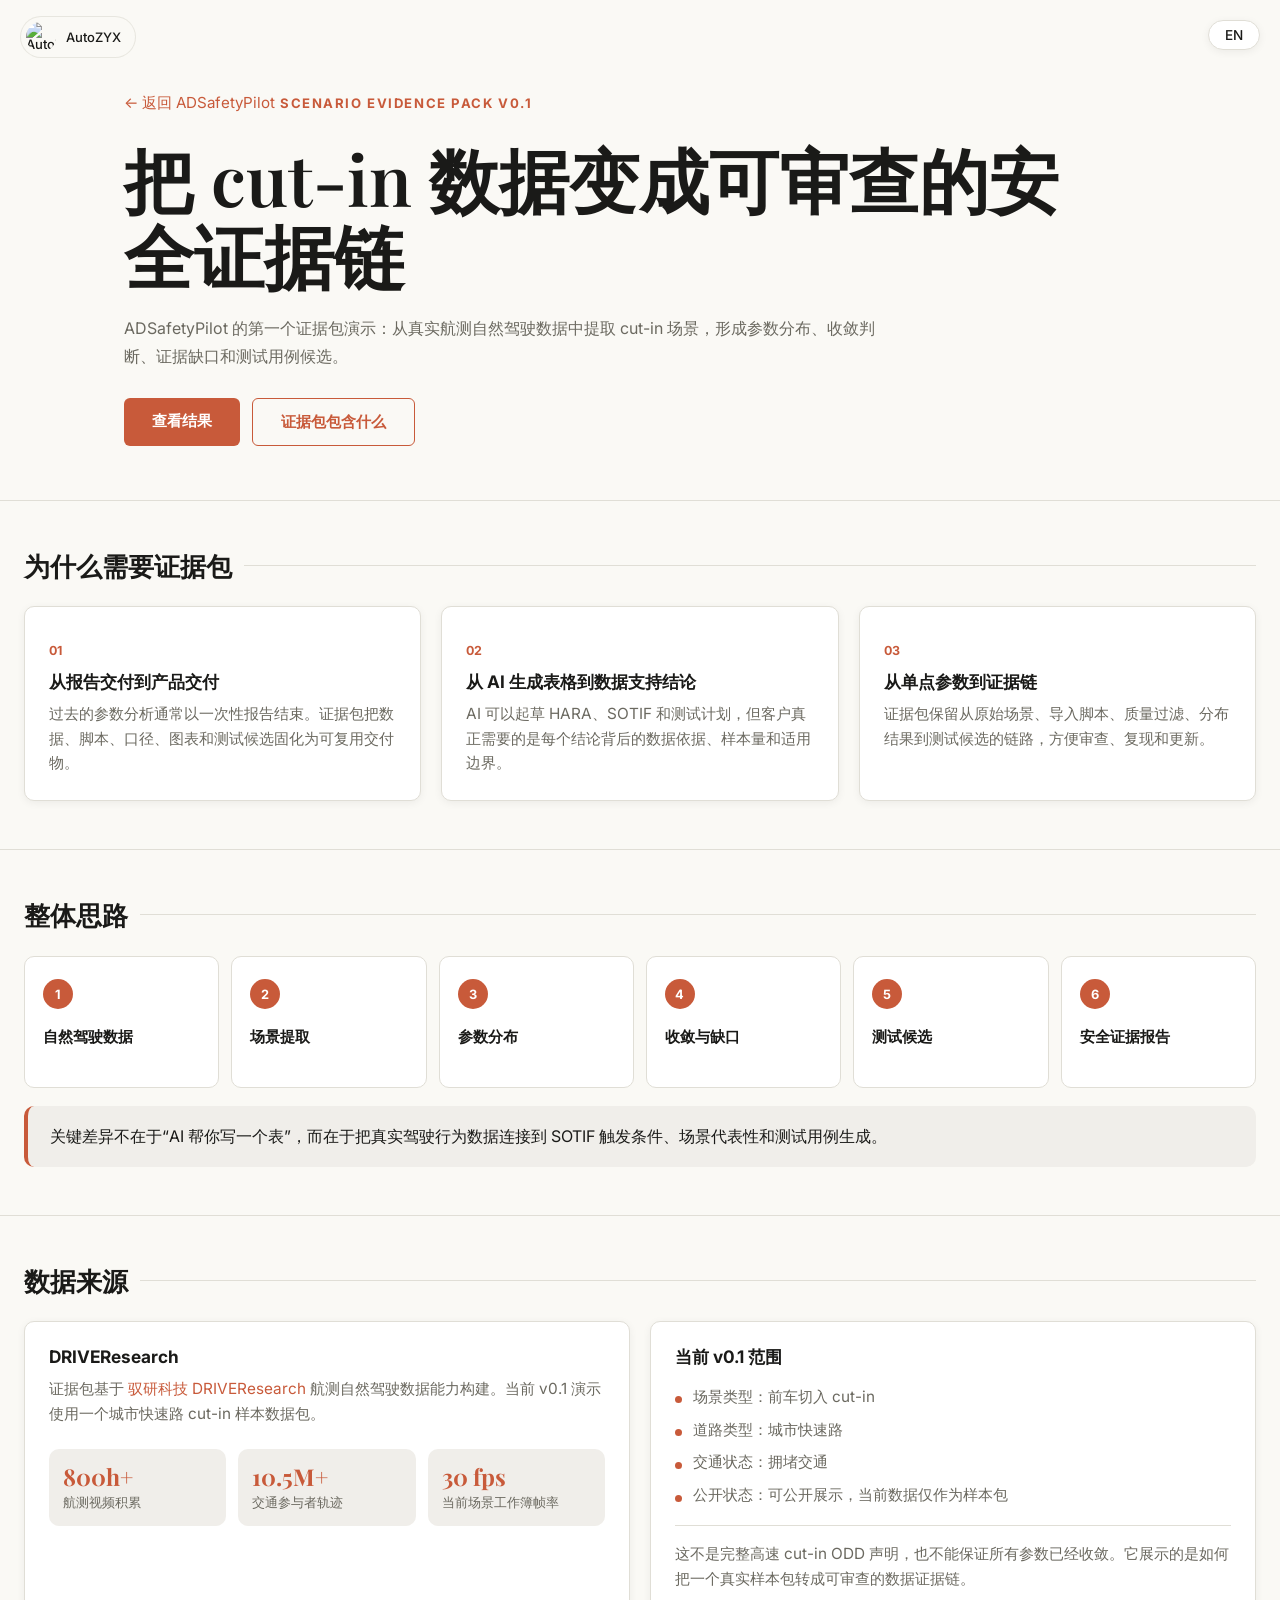
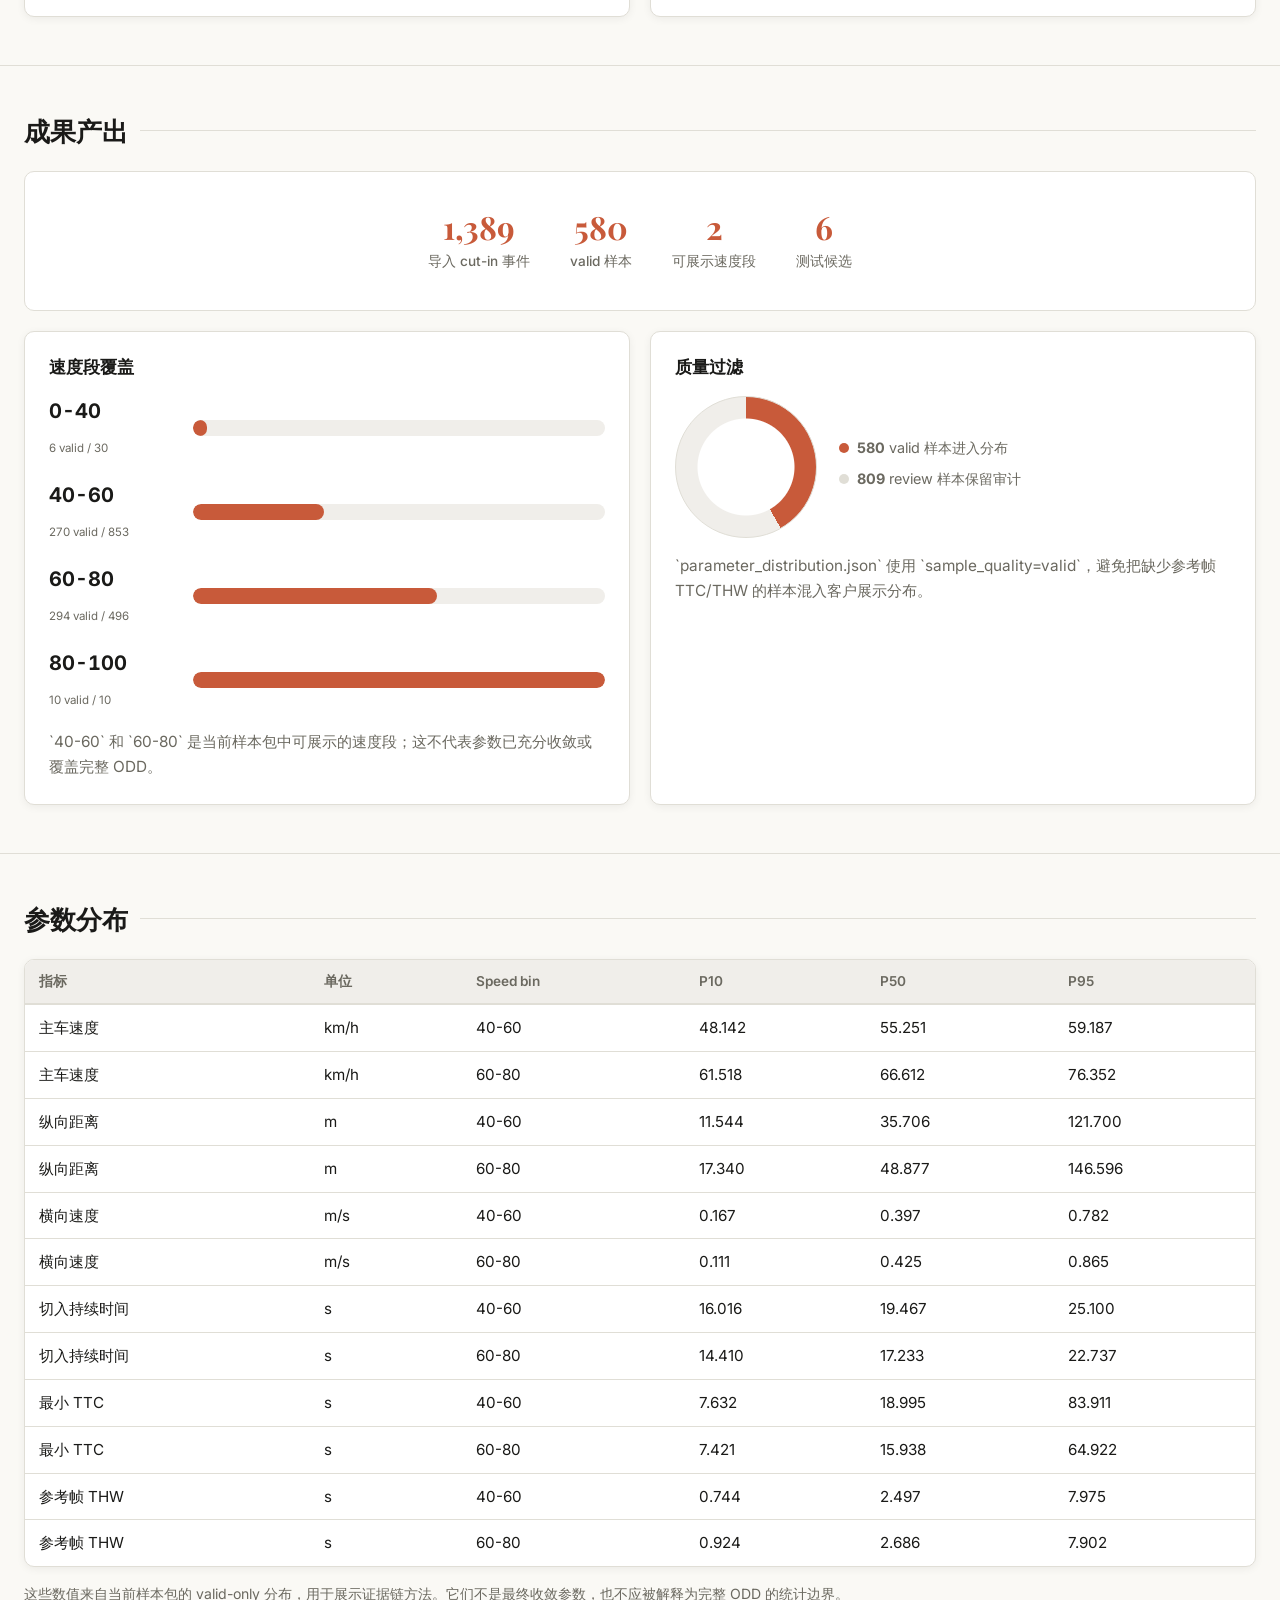
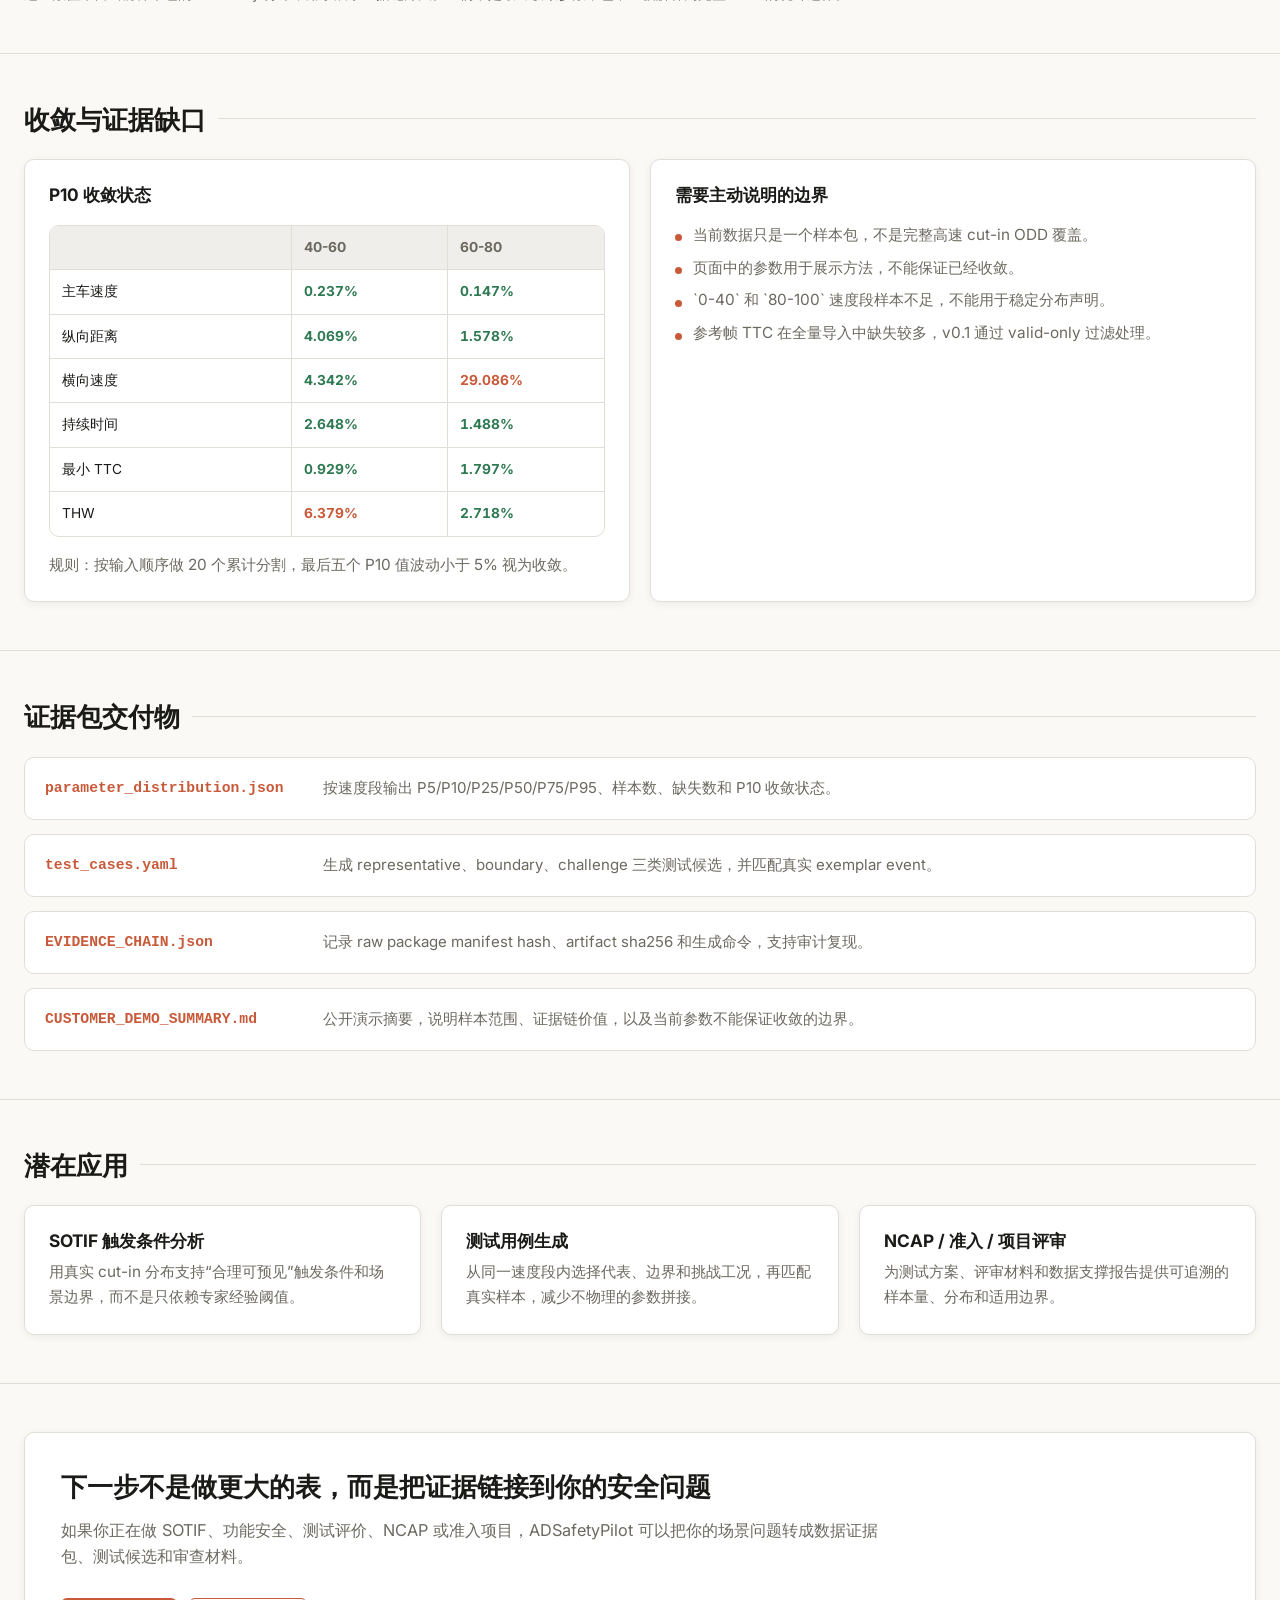
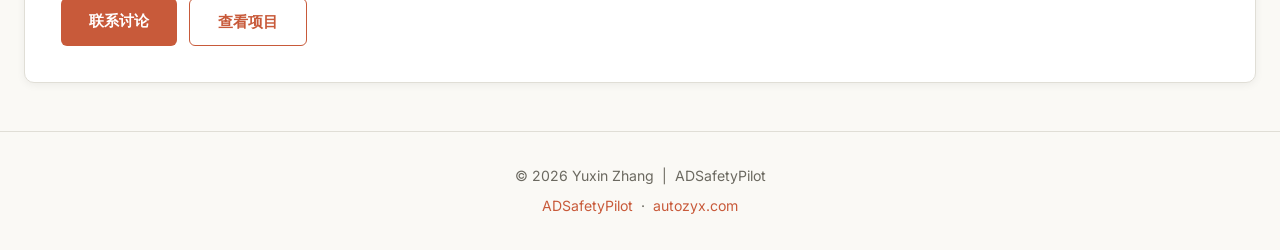
==== docs/evidence/cut-in-v01.html @ 0bad2258 "Add cut-in evidence pack demo" ====
<!DOCTYPE html>
<html lang="zh-CN">
<head>
  <meta charset="UTF-8">
  <meta name="viewport" content="width=device-width, initial-scale=1.0">
  <link rel="icon" href="https://autozyx.com/assets/favicon.png" type="image/png">
  <title>Cut-in Evidence Pack v0.1 — ADSafetyPilot</title>
  <meta name="description" content="A bilingual Scenario-to-Evidence demonstration for cut-in safety analysis, powered by DRIVEResearch naturalistic driving data.">
  <link rel="stylesheet" href="../assets/style.css">
</head>
<body>

<a href="https://autozyx.com" class="autozyx-brand" title="返回 AutoZYX 主页">
  <img src="https://autozyx.com/assets/avatar.png" alt="AutoZYX">
  <span>AutoZYX</span>
</a>

<button class="lang-toggle" onclick="toggleLang()" aria-label="Toggle language">
  <span class="cn">EN</span>
  <span class="en">中文</span>
</button>

<header class="evidence-hero">
  <div class="container evidence-hero-inner">
    <a class="nav-back" href="../index.html">
      <span class="cn">← 返回 ADSafetyPilot</span><span class="en">← Back to ADSafetyPilot</span>
    </a>
    <p class="evidence-kicker">
      <span class="cn">Scenario Evidence Pack v0.1</span>
      <span class="en">Scenario Evidence Pack v0.1</span>
    </p>
    <h1>
      <span class="cn">把 cut-in 数据变成可审查的安全证据链</span>
      <span class="en">Turning cut-in data into an auditable safety evidence chain</span>
    </h1>
    <p class="evidence-lead">
      <span class="cn">ADSafetyPilot 的第一个证据包演示：从真实航测自然驾驶数据中提取 cut-in 场景，形成参数分布、收敛判断、证据缺口和测试用例候选。</span>
      <span class="en">The first ADSafetyPilot evidence-pack demo: extracted cut-in events become parameter distributions, convergence checks, evidence gaps, and test-case candidates.</span>
    </p>
    <div class="evidence-actions">
      <a class="btn" href="#results">
        <span class="cn">查看结果</span><span class="en">View Results</span>
      </a>
      <a class="btn btn-outline" href="#deliverables">
        <span class="cn">证据包包含什么</span><span class="en">What Is Included</span>
      </a>
    </div>
  </div>
</header>

<main>
  <section>
    <div class="container">
      <h2 class="section-title">
        <span class="cn">为什么需要证据包</span>
        <span class="en">Why This Matters</span>
      </h2>
      <div class="evidence-grid evidence-grid-3">
        <article class="evidence-card">
          <span class="eyebrow">01</span>
          <h3><span class="cn">从报告交付到产品交付</span><span class="en">From reports to products</span></h3>
          <p><span class="cn">过去的参数分析通常以一次性报告结束。证据包把数据、脚本、口径、图表和测试候选固化为可复用交付物。</span><span class="en">Traditional parameter studies often end as one-off reports. An evidence pack turns data, scripts, definitions, charts, and test candidates into a reusable product artifact.</span></p>
        </article>
        <article class="evidence-card">
          <span class="eyebrow">02</span>
          <h3><span class="cn">从 AI 生成表格到数据支持结论</span><span class="en">From generated tables to data-backed claims</span></h3>
          <p><span class="cn">AI 可以起草 HARA、SOTIF 和测试计划，但客户真正需要的是每个结论背后的数据依据、样本量和适用边界。</span><span class="en">AI can draft HARA, SOTIF, and test plans, but customers need the data basis, sample size, and applicability boundary behind each claim.</span></p>
        </article>
        <article class="evidence-card">
          <span class="eyebrow">03</span>
          <h3><span class="cn">从单点参数到证据链</span><span class="en">From isolated values to evidence chains</span></h3>
          <p><span class="cn">证据包保留从原始场景、导入脚本、质量过滤、分布结果到测试候选的链路，方便审查、复现和更新。</span><span class="en">The pack preserves the chain from raw scenarios, importer, quality filter, distribution outputs, and test candidates, making review and reproduction practical.</span></p>
        </article>
      </div>
    </div>
  </section>

  <section>
    <div class="container">
      <h2 class="section-title">
        <span class="cn">整体思路</span>
        <span class="en">Evidence Flow</span>
      </h2>
      <div class="flow-strip" aria-label="Evidence flow">
        <div class="flow-step"><span>1</span><p><span class="cn">自然驾驶数据</span><span class="en">Naturalistic data</span></p></div>
        <div class="flow-step"><span>2</span><p><span class="cn">场景提取</span><span class="en">Scenario extraction</span></p></div>
        <div class="flow-step"><span>3</span><p><span class="cn">参数分布</span><span class="en">Parameter distributions</span></p></div>
        <div class="flow-step"><span>4</span><p><span class="cn">收敛与缺口</span><span class="en">Convergence and gaps</span></p></div>
        <div class="flow-step"><span>5</span><p><span class="cn">测试候选</span><span class="en">Test candidates</span></p></div>
        <div class="flow-step"><span>6</span><p><span class="cn">安全证据报告</span><span class="en">Evidence report</span></p></div>
      </div>
      <div class="evidence-note">
        <p><span class="cn">关键差异不在于“AI 帮你写一个表”，而在于把真实驾驶行为数据连接到 SOTIF 触发条件、场景代表性和测试用例生成。</span><span class="en">The differentiator is not an AI-generated form. It is the connection from real driving behavior to SOTIF triggering conditions, scenario representativeness, and test-case generation.</span></p>
      </div>
    </div>
  </section>

  <section id="data">
    <div class="container">
      <h2 class="section-title">
        <span class="cn">数据来源</span>
        <span class="en">Data Source</span>
      </h2>
      <div class="evidence-grid evidence-grid-2">
        <div class="evidence-panel">
          <h3>DRIVEResearch</h3>
          <p><span class="cn">证据包基于 <a href="https://www.driveresearch.tech/" target="_blank" rel="noopener">驭研科技 DRIVEResearch</a> 航测自然驾驶数据能力构建。当前 v0.1 演示使用一个城市快速路 cut-in 样本数据包。</span><span class="en">The pack is built on <a href="https://www.driveresearch.tech/" target="_blank" rel="noopener">DRIVEResearch</a> aerial naturalistic driving-data capabilities. This v0.1 demo uses one urban-expressway cut-in sample package.</span></p>
          <dl class="fact-list">
            <div><dt>800h+</dt><dd><span class="cn">航测视频积累</span><span class="en">aerial video corpus</span></dd></div>
            <div><dt>10.5M+</dt><dd><span class="cn">交通参与者轨迹</span><span class="en">road-user trajectories</span></dd></div>
            <div><dt>30 fps</dt><dd><span class="cn">当前场景工作簿帧率</span><span class="en">scenario workbook frame rate</span></dd></div>
          </dl>
        </div>
        <div class="evidence-panel">
          <h3><span class="cn">当前 v0.1 范围</span><span class="en">Current v0.1 Scope</span></h3>
          <ul class="scope-list">
            <li><span class="cn">场景类型：前车切入 cut-in</span><span class="en">Scenario type: cut-in</span></li>
            <li><span class="cn">道路类型：城市快速路</span><span class="en">Road type: urban expressway</span></li>
            <li><span class="cn">交通状态：拥堵交通</span><span class="en">Traffic state: congested traffic</span></li>
            <li><span class="cn">公开状态：可公开展示，当前数据仅作为样本包</span><span class="en">Publication status: public demo; current data is a sample package</span></li>
          </ul>
          <p class="limit-copy"><span class="cn">这不是完整高速 cut-in ODD 声明，也不能保证所有参数已经收敛。它展示的是如何把一个真实样本包转成可审查的数据证据链。</span><span class="en">This is not a full highway cut-in ODD claim and does not guarantee convergence for all parameters. It demonstrates how one real sample package can become an auditable data evidence chain.</span></p>
        </div>
      </div>
    </div>
  </section>

  <section id="results">
    <div class="container">
      <h2 class="section-title">
        <span class="cn">成果产出</span>
        <span class="en">Results</span>
      </h2>
      <div class="stats evidence-stats">
        <div class="stat">
          <span class="stat-number">1,389</span>
          <span class="stat-label"><span class="cn">导入 cut-in 事件</span><span class="en">Imported cut-in events</span></span>
        </div>
        <div class="stat">
          <span class="stat-number">580</span>
          <span class="stat-label"><span class="cn">valid 样本</span><span class="en">valid samples</span></span>
        </div>
        <div class="stat">
          <span class="stat-number">2</span>
          <span class="stat-label"><span class="cn">可展示速度段</span><span class="en">usable speed bins</span></span>
        </div>
        <div class="stat">
          <span class="stat-number">6</span>
          <span class="stat-label"><span class="cn">测试候选</span><span class="en">test candidates</span></span>
        </div>
      </div>

      <div class="evidence-grid evidence-grid-2 coverage-block">
        <div class="chart-card">
          <h3><span class="cn">速度段覆盖</span><span class="en">Speed-bin Coverage</span></h3>
          <div class="bar-row">
            <div class="bar-label"><span>0-40</span><small>6 valid / 30</small></div>
            <div class="bar-track"><span style="width:3.5%"></span></div>
          </div>
          <div class="bar-row">
            <div class="bar-label"><span>40-60</span><small>270 valid / 853</small></div>
            <div class="bar-track"><span style="width:31.7%"></span></div>
          </div>
          <div class="bar-row">
            <div class="bar-label"><span>60-80</span><small>294 valid / 496</small></div>
            <div class="bar-track"><span style="width:59.3%"></span></div>
          </div>
          <div class="bar-row">
            <div class="bar-label"><span>80-100</span><small>10 valid / 10</small></div>
            <div class="bar-track"><span style="width:100%"></span></div>
          </div>
          <p class="chart-caption"><span class="cn">`40-60` 和 `60-80` 是当前样本包中可展示的速度段；这不代表参数已充分收敛或覆盖完整 ODD。</span><span class="en">`40-60` and `60-80` are usable demonstration bins in this sample package; this does not mean the parameters are fully converged or cover the full ODD.</span></p>
        </div>

        <div class="chart-card">
          <h3><span class="cn">质量过滤</span><span class="en">Quality Filter</span></h3>
          <div class="donut-wrap">
            <div class="donut" role="img" aria-label="580 valid and 809 review rows"></div>
            <div class="donut-legend">
              <p><span class="legend-dot valid"></span><strong>580</strong> <span class="cn">valid 样本进入分布</span><span class="en">valid rows used</span></p>
              <p><span class="legend-dot review"></span><strong>809</strong> <span class="cn">review 样本保留审计</span><span class="en">review rows retained</span></p>
            </div>
          </div>
          <p class="chart-caption"><span class="cn">`parameter_distribution.json` 使用 `sample_quality=valid`，避免把缺少参考帧 TTC/THW 的样本混入客户展示分布。</span><span class="en">`parameter_distribution.json` uses `sample_quality=valid`, keeping review rows out of customer-facing distributions.</span></p>
        </div>
      </div>
    </div>
  </section>

  <section>
    <div class="container">
      <h2 class="section-title">
        <span class="cn">参数分布</span>
        <span class="en">Parameter Distributions</span>
      </h2>
      <div class="table-wrap">
        <table class="skill-table evidence-table">
          <thead>
            <tr>
              <th><span class="cn">指标</span><span class="en">Metric</span></th>
              <th><span class="cn">单位</span><span class="en">Unit</span></th>
              <th>Speed bin</th>
              <th>P10</th>
              <th>P50</th>
              <th>P95</th>
            </tr>
          </thead>
          <tbody>
            <tr><td><span class="cn">主车速度</span><span class="en">Ego speed</span></td><td>km/h</td><td>40-60</td><td>48.142</td><td>55.251</td><td>59.187</td></tr>
            <tr><td><span class="cn">主车速度</span><span class="en">Ego speed</span></td><td>km/h</td><td>60-80</td><td>61.518</td><td>66.612</td><td>76.352</td></tr>
            <tr><td><span class="cn">纵向距离</span><span class="en">Longitudinal gap</span></td><td>m</td><td>40-60</td><td>11.544</td><td>35.706</td><td>121.700</td></tr>
            <tr><td><span class="cn">纵向距离</span><span class="en">Longitudinal gap</span></td><td>m</td><td>60-80</td><td>17.340</td><td>48.877</td><td>146.596</td></tr>
            <tr><td><span class="cn">横向速度</span><span class="en">Lateral speed</span></td><td>m/s</td><td>40-60</td><td>0.167</td><td>0.397</td><td>0.782</td></tr>
            <tr><td><span class="cn">横向速度</span><span class="en">Lateral speed</span></td><td>m/s</td><td>60-80</td><td>0.111</td><td>0.425</td><td>0.865</td></tr>
            <tr><td><span class="cn">切入持续时间</span><span class="en">Cut-in duration</span></td><td>s</td><td>40-60</td><td>16.016</td><td>19.467</td><td>25.100</td></tr>
            <tr><td><span class="cn">切入持续时间</span><span class="en">Cut-in duration</span></td><td>s</td><td>60-80</td><td>14.410</td><td>17.233</td><td>22.737</td></tr>
            <tr><td><span class="cn">最小 TTC</span><span class="en">Minimum TTC</span></td><td>s</td><td>40-60</td><td>7.632</td><td>18.995</td><td>83.911</td></tr>
            <tr><td><span class="cn">最小 TTC</span><span class="en">Minimum TTC</span></td><td>s</td><td>60-80</td><td>7.421</td><td>15.938</td><td>64.922</td></tr>
            <tr><td><span class="cn">参考帧 THW</span><span class="en">Reference THW</span></td><td>s</td><td>40-60</td><td>0.744</td><td>2.497</td><td>7.975</td></tr>
            <tr><td><span class="cn">参考帧 THW</span><span class="en">Reference THW</span></td><td>s</td><td>60-80</td><td>0.924</td><td>2.686</td><td>7.902</td></tr>
          </tbody>
        </table>
      </div>
      <p class="table-note"><span class="cn">这些数值来自当前样本包的 valid-only 分布，用于展示证据链方法。它们不是最终收敛参数，也不应被解释为完整 ODD 的统计边界。</span><span class="en">Values come from the valid-only distribution of the current sample package. They demonstrate the evidence-chain method and should not be interpreted as final converged parameters or full-ODD statistical boundaries.</span></p>
    </div>
  </section>

  <section>
    <div class="container">
      <h2 class="section-title">
        <span class="cn">收敛与证据缺口</span>
        <span class="en">Convergence and Evidence Gaps</span>
      </h2>
      <div class="evidence-grid evidence-grid-2">
        <div class="chart-card">
          <h3><span class="cn">P10 收敛状态</span><span class="en">P10 Convergence Status</span></h3>
          <div class="matrix">
            <div class="matrix-head"></div><div class="matrix-head">40-60</div><div class="matrix-head">60-80</div>
            <div><span class="cn">主车速度</span><span class="en">Ego speed</span></div><div class="status-good">0.237%</div><div class="status-good">0.147%</div>
            <div><span class="cn">纵向距离</span><span class="en">Gap</span></div><div class="status-good">4.069%</div><div class="status-good">1.578%</div>
            <div><span class="cn">横向速度</span><span class="en">Lateral speed</span></div><div class="status-good">4.342%</div><div class="status-warn">29.086%</div>
            <div><span class="cn">持续时间</span><span class="en">Duration</span></div><div class="status-good">2.648%</div><div class="status-good">1.488%</div>
            <div><span class="cn">最小 TTC</span><span class="en">Minimum TTC</span></div><div class="status-good">0.929%</div><div class="status-good">1.797%</div>
            <div><span class="cn">THW</span><span class="en">THW</span></div><div class="status-warn">6.379%</div><div class="status-good">2.718%</div>
          </div>
          <p class="chart-caption"><span class="cn">规则：按输入顺序做 20 个累计分割，最后五个 P10 值波动小于 5% 视为收敛。</span><span class="en">Rule: 20 cumulative splits by input order; last-five P10 fluctuation below 5% is marked converged.</span></p>
        </div>
        <div class="chart-card">
          <h3><span class="cn">需要主动说明的边界</span><span class="en">Limits to State Upfront</span></h3>
          <ul class="gap-list">
            <li><span class="cn">当前数据只是一个样本包，不是完整高速 cut-in ODD 覆盖。</span><span class="en">The current data is one sample package, not full highway cut-in ODD coverage.</span></li>
            <li><span class="cn">页面中的参数用于展示方法，不能保证已经收敛。</span><span class="en">The parameters shown here demonstrate the method and are not guaranteed to be converged.</span></li>
            <li><span class="cn">`0-40` 和 `80-100` 速度段样本不足，不能用于稳定分布声明。</span><span class="en">`0-40` and `80-100` bins have insufficient samples for stable distribution claims.</span></li>
            <li><span class="cn">参考帧 TTC 在全量导入中缺失较多，v0.1 通过 valid-only 过滤处理。</span><span class="en">Reference-frame TTC has substantial missingness in the full import; v0.1 handles it through valid-only filtering.</span></li>
          </ul>
        </div>
      </div>
    </div>
  </section>

  <section id="deliverables">
    <div class="container">
      <h2 class="section-title">
        <span class="cn">证据包交付物</span>
        <span class="en">Evidence-Pack Deliverables</span>
      </h2>
      <div class="deliverable-list">
        <article class="deliverable">
          <strong>parameter_distribution.json</strong>
          <p><span class="cn">按速度段输出 P5/P10/P25/P50/P75/P95、样本数、缺失数和 P10 收敛状态。</span><span class="en">Percentiles, sample counts, missing counts, and P10 convergence status by speed bin.</span></p>
        </article>
        <article class="deliverable">
          <strong>test_cases.yaml</strong>
          <p><span class="cn">生成 representative、boundary、challenge 三类测试候选，并匹配真实 exemplar event。</span><span class="en">Representative, boundary, and challenge test candidates matched to real exemplar events.</span></p>
        </article>
        <article class="deliverable">
          <strong>EVIDENCE_CHAIN.json</strong>
          <p><span class="cn">记录 raw package manifest hash、artifact sha256 和生成命令，支持审计复现。</span><span class="en">Raw-package manifest hash, artifact SHA-256 values, and reproducibility commands.</span></p>
        </article>
        <article class="deliverable">
          <strong>CUSTOMER_DEMO_SUMMARY.md</strong>
          <p><span class="cn">公开演示摘要，说明样本范围、证据链价值，以及当前参数不能保证收敛的边界。</span><span class="en">A public demo summary covering sample scope, evidence-chain value, and the current parameter-convergence limits.</span></p>
        </article>
      </div>
    </div>
  </section>

  <section>
    <div class="container">
      <h2 class="section-title">
        <span class="cn">潜在应用</span>
        <span class="en">Where It Can Be Used</span>
      </h2>
      <div class="evidence-grid evidence-grid-3">
        <article class="evidence-card">
          <h3><span class="cn">SOTIF 触发条件分析</span><span class="en">SOTIF triggering conditions</span></h3>
          <p><span class="cn">用真实 cut-in 分布支持“合理可预见”触发条件和场景边界，而不是只依赖专家经验阈值。</span><span class="en">Use real cut-in distributions to support reasonably foreseeable triggering conditions and scenario boundaries.</span></p>
        </article>
        <article class="evidence-card">
          <h3><span class="cn">测试用例生成</span><span class="en">Test-case generation</span></h3>
          <p><span class="cn">从同一速度段内选择代表、边界和挑战工况，再匹配真实样本，减少不物理的参数拼接。</span><span class="en">Select representative, boundary, and challenge cases within the same speed bin, then match real exemplars.</span></p>
        </article>
        <article class="evidence-card">
          <h3><span class="cn">NCAP / 准入 / 项目评审</span><span class="en">NCAP, access, and reviews</span></h3>
          <p><span class="cn">为测试方案、评审材料和数据支撑报告提供可追溯的样本量、分布和适用边界。</span><span class="en">Provide traceable sample counts, distributions, and applicability boundaries for testing and assessment materials.</span></p>
        </article>
      </div>
    </div>
  </section>

  <section class="cta-section">
    <div class="container">
      <div class="cta-card">
        <h2><span class="cn">下一步不是做更大的表，而是把证据链接到你的安全问题</span><span class="en">The next step is not a bigger table. It is connecting evidence to your safety question.</span></h2>
        <p><span class="cn">如果你正在做 SOTIF、功能安全、测试评价、NCAP 或准入项目，ADSafetyPilot 可以把你的场景问题转成数据证据包、测试候选和审查材料。</span><span class="en">If you work on SOTIF, functional safety, testing, NCAP, or access projects, ADSafetyPilot can translate scenario questions into evidence packs, test candidates, and review-ready material.</span></p>
        <div class="evidence-actions">
          <a class="btn" href="mailto:yuxin.zhang@autozyx.com">
            <span class="cn">联系讨论</span><span class="en">Start a Discussion</span>
          </a>
          <a class="btn btn-outline" href="https://github.com/AutoZYX/ADSafetyPilot" target="_blank" rel="noopener">
            <span class="cn">查看项目</span><span class="en">View Project</span>
          </a>
        </div>
      </div>
    </div>
  </section>
</main>

<footer>
  <div class="container">
    <p>&copy; 2026 Yuxin Zhang &nbsp;|&nbsp; ADSafetyPilot</p>
    <p style="margin-top: 6px;">
      <a href="../index.html">ADSafetyPilot</a>
      &nbsp;&middot;&nbsp;
      <a href="https://autozyx.com" target="_blank" rel="noopener">autozyx.com</a>
    </p>
  </div>
</footer>

<script>
(function() {
  var KEY = 'asplang';
  var saved = localStorage.getItem(KEY);
  if (saved === 'en') {
    document.body.classList.add('E');
  }
})();

function toggleLang() {
  var KEY = 'asplang';
  document.body.classList.toggle('E');
  var isEn = document.body.classList.contains('E');
  localStorage.setItem(KEY, isEn ? 'en' : 'cn');
}
</script>

</body>
</html>
---- docs/assets/style.css ----
/* === Co4Pilot — Project CSS === */
/* Base: autozyx.com shared styles + Co4Pilot-specific components */

@import url('https://fonts.googleapis.com/css2?family=Inter:wght@400;500;600;700&family=Playfair+Display:wght@400;600;700&display=swap');

/* --- Variables --- */
:root {
  --bg: #faf9f5;
  --text: #1a1a18;
  --accent: #c85a3a;
  --accent-light: #e8a08c;
  --border: #e0ded6;
  --card-bg: #ffffff;
  --card-shadow: 0 2px 8px rgba(0, 0, 0, 0.06);
  --muted: #6b6960;
  --badge-bg: #f0eeea;
  --radius: 10px;
  --max-width: 1320px;
}

/* --- Reset & Base --- */
*,
*::before,
*::after {
  margin: 0;
  padding: 0;
  box-sizing: border-box;
}

html {
  font-size: 16px;
  scroll-behavior: smooth;
}

body {
  font-family: 'Inter', -apple-system, BlinkMacSystemFont, 'Segoe UI', sans-serif;
  font-size: 1.25rem;
  line-height: 1.7;
  color: var(--text);
  background: var(--bg);
  -webkit-font-smoothing: antialiased;
}

h1, h2, h3, h4 {
  font-family: 'Playfair Display', Georgia, serif;
  font-weight: 600;
  line-height: 1.3;
}

h1 { font-size: 2.2rem; }
h2 { font-size: 1.6rem; margin-bottom: 0.8rem; }
h3 { font-size: 1.3rem; margin-bottom: 0.5rem; }

a {
  color: var(--accent);
  text-decoration: none;
  transition: opacity 0.2s;
}

a:hover {
  opacity: 0.75;
}

img {
  max-width: 100%;
  height: auto;
}

ul {
  list-style: none;
}

/* --- Bilingual Toggle --- */
.en { display: none; }
.cn { display: inline; }

body.E .cn { display: none; }
body.E .en { display: inline; }

.en-block { display: none; }
.cn-block { display: block; }

body.E .cn-block { display: none; }
body.E .en-block { display: block; }

.en-flex { display: none; }
.cn-flex { display: flex; }

body.E .cn-flex { display: none; }
body.E .en-flex { display: flex; }

.en-grid { display: none; }
.cn-grid { display: grid; }

body.E .cn-grid { display: none; }
body.E .en-grid { display: grid; }

/* --- Language Toggle Button --- */
.lang-toggle {
  position: fixed;
  top: 20px;
  right: 20px;
  z-index: 100;
  background: var(--card-bg);
  border: 1px solid var(--border);
  border-radius: 20px;
  padding: 6px 16px;
  font-size: 0.85rem;
  font-family: 'Inter', sans-serif;
  font-weight: 500;
  color: var(--text);
  cursor: pointer;
  box-shadow: var(--card-shadow);
  transition: background 0.2s, box-shadow 0.2s;
}

.lang-toggle:hover {
  background: var(--badge-bg);
  box-shadow: 0 2px 12px rgba(0, 0, 0, 0.1);
}

/* --- Layout --- */
.container {
  max-width: var(--max-width);
  margin: 0 auto;
  padding: 0 24px;
}

section {
  padding: 48px 0;
  border-bottom: 1px solid var(--border);
}

section:last-of-type {
  border-bottom: none;
}

/* --- Hero / Header --- */
.hero {
  text-align: center;
  padding: 72px 0 48px;
}

.avatar {
  width: 120px;
  height: 120px;
  border-radius: 50%;
  object-fit: cover;
  border: 3px solid var(--border);
  margin-bottom: 20px;
}

.hero h1 {
  font-family: 'Playfair Display', Georgia, serif;
  font-size: 8vw;
  font-weight: 800;
  letter-spacing: 0.08em;
  color: var(--accent);
  line-height: 1;
  margin-bottom: 18px;
}

.tagline {
  color: var(--muted);
  font-size: 1.05rem;
  line-height: 1.6;
  max-width: 900px;
  margin: 0 auto;
}

/* --- Card Grid --- */
.card-grid {
  display: grid;
  grid-template-columns: repeat(2, 1fr);
  gap: 20px;
}

.card {
  background: var(--card-bg);
  border: 1px solid var(--border);
  border-radius: var(--radius);
  padding: 24px;
  box-shadow: var(--card-shadow);
  transition: box-shadow 0.2s, transform 0.2s;
}

.card:hover {
  box-shadow: 0 4px 16px rgba(0, 0, 0, 0.09);
  transform: translateY(-2px);
}

.card .emoji {
  font-size: 1.6rem;
  margin-bottom: 8px;
  display: block;
}

.card h3 {
  font-family: 'Inter', sans-serif;
  font-weight: 600;
  font-size: 1.05rem;
  margin-bottom: 6px;
}

.card p {
  color: var(--muted);
  font-size: 0.95rem;
  line-height: 1.5;
}

.card a.card-link {
  display: inline-block;
  margin-top: 10px;
  font-size: 0.9rem;
  font-weight: 500;
  color: var(--accent);
}

/* --- Badge --- */
.badge {
  display: inline-block;
  background: var(--badge-bg);
  color: var(--muted);
  font-size: 0.78rem;
  font-weight: 600;
  padding: 3px 10px;
  border-radius: 12px;
  margin-left: 8px;
  vertical-align: middle;
  letter-spacing: 0.02em;
}

.badge.accent {
  background: var(--accent);
  color: #fff;
}

/* --- Research Interests --- */
.research-list {
  padding-left: 0;
}

.research-list li {
  position: relative;
  padding-left: 20px;
  margin-bottom: 10px;
  font-size: 1.05rem;
}

.research-list li::before {
  content: "";
  position: absolute;
  left: 0;
  top: 10px;
  width: 8px;
  height: 8px;
  border-radius: 50%;
  background: var(--accent);
}

/* --- Projects --- */
.project-grid {
  display: grid;
  grid-template-columns: repeat(3, 1fr);
  gap: 20px;
}

.project-card {
  background: var(--card-bg);
  border: 1px solid var(--border);
  border-radius: var(--radius);
  padding: 24px;
  box-shadow: var(--card-shadow);
}

.project-card h3 {
  font-family: 'Playfair Display', Georgia, serif;
  font-size: 1.25rem;
  margin-bottom: 8px;
}

.project-card p {
  color: var(--muted);
  font-size: 0.95rem;
  margin-bottom: 10px;
}

/* --- Links Row --- */
.links-row {
  display: flex;
  flex-wrap: wrap;
  justify-content: center;
  gap: 16px;
  padding: 32px 0;
}

.link-item {
  display: inline-flex;
  align-items: center;
  gap: 6px;
  background: var(--card-bg);
  border: 1px solid var(--border);
  border-radius: 20px;
  padding: 8px 18px;
  font-size: 0.9rem;
  font-weight: 500;
  color: var(--text);
  transition: background 0.2s;
}

.link-item:hover {
  background: var(--badge-bg);
}

.link-item svg {
  width: 18px;
  height: 18px;
  flex-shrink: 0;
}

/* --- Lab Intro Section --- */
.lab-intro {
  background: var(--card-bg);
  border: 1px solid var(--border);
  border-radius: var(--radius);
  padding: 32px;
  text-align: center;
  box-shadow: var(--card-shadow);
}

.lab-intro p {
  color: var(--muted);
  margin-bottom: 16px;
  max-width: 640px;
  margin-left: auto;
  margin-right: auto;
}

/* --- Buttons --- */
.btn {
  display: inline-block;
  background: var(--accent);
  color: #fff;
  padding: 10px 28px;
  border-radius: 6px;
  font-size: 0.95rem;
  font-weight: 600;
  border: none;
  cursor: pointer;
  transition: opacity 0.2s;
}

.btn:hover {
  opacity: 0.85;
  color: #fff;
}

.btn-outline {
  background: transparent;
  color: var(--accent);
  border: 1.5px solid var(--accent);
}

.btn-outline:hover {
  background: var(--accent);
  color: #fff;
}

/* --- Footer --- */
footer {
  padding: 32px 0;
  text-align: center;
  color: var(--muted);
  font-size: 0.88rem;
  border-top: 1px solid var(--border);
}

/* --- Lab Page Specifics --- */
.lab-header {
  text-align: center;
  padding: 64px 0 40px;
  border-bottom: 1px solid var(--border);
}

.lab-header h1 {
  margin-bottom: 8px;
}

.lab-header .subtitle {
  color: var(--muted);
  font-size: 1.05rem;
}

.nav-back {
  display: inline-flex;
  align-items: center;
  gap: 4px;
  margin-bottom: 24px;
  font-size: 0.95rem;
  color: var(--accent);
}

/* --- Research Pillars Grid --- */
.pillar-grid {
  display: grid;
  grid-template-columns: repeat(2, 1fr);
  gap: 20px;
}

.pillar {
  background: var(--card-bg);
  border: 1px solid var(--border);
  border-radius: var(--radius);
  padding: 24px;
}

.pillar .number {
  display: inline-block;
  width: 32px;
  height: 32px;
  line-height: 32px;
  text-align: center;
  background: var(--accent);
  color: #fff;
  border-radius: 50%;
  font-weight: 700;
  font-size: 0.85rem;
  margin-bottom: 12px;
}

/* --- Publications --- */
.pub-list {
  list-style: none;
  padding: 0;
}

.pub-list li {
  padding: 16px 0;
  border-bottom: 1px solid var(--border);
  font-size: 1rem;
}

.pub-list li:last-child {
  border-bottom: none;
}

.pub-year {
  display: inline-block;
  background: var(--badge-bg);
  padding: 2px 8px;
  border-radius: 4px;
  font-size: 0.82rem;
  font-weight: 600;
  color: var(--muted);
  margin-right: 8px;
}

/* --- Collaborations --- */
.collab-list {
  display: flex;
  flex-wrap: wrap;
  gap: 12px;
}

.collab-tag {
  background: var(--badge-bg);
  border: 1px solid var(--border);
  border-radius: 20px;
  padding: 6px 16px;
  font-size: 0.9rem;
  color: var(--text);
}

/* --- Section Title --- */
.section-title {
  display: flex;
  align-items: center;
  gap: 12px;
  margin-bottom: 24px;
}

.section-title::after {
  content: "";
  flex: 1;
  height: 1px;
  background: var(--border);
}

/* --- About Paragraphs --- */
.about-text p {
  margin-bottom: 16px;
  line-height: 1.8;
}

/* --- People --- */
.people-section .pi {
  display: flex;
  gap: 24px;
  align-items: flex-start;
  margin-bottom: 24px;
}

.people-section .pi img {
  width: 80px;
  height: 80px;
  border-radius: 50%;
  object-fit: cover;
  border: 2px solid var(--border);
  flex-shrink: 0;
}

.placeholder-note {
  background: var(--badge-bg);
  border-radius: var(--radius);
  padding: 20px 24px;
  color: var(--muted);
  font-style: italic;
  text-align: center;
}

/* =========================================
   Co4Pilot — Project-Specific Styles
   ========================================= */

/* --- Stats Bar --- */
.stats {
  display: flex;
  justify-content: center;
  gap: 40px;
  padding: 36px 0;
  border-bottom: 1px solid var(--border);
}

.stat {
  text-align: center;
}

.stat-number {
  display: block;
  font-family: 'Playfair Display', Georgia, serif;
  font-size: 2rem;
  font-weight: 700;
  color: var(--accent);
  line-height: 1.2;
}

.stat-label {
  display: block;
  font-size: 0.85rem;
  color: var(--muted);
  font-weight: 500;
  margin-top: 4px;
}

/* --- 4P Pillars Grid --- */
.pillars {
  display: grid;
  grid-template-columns: repeat(4, 1fr);
  gap: 20px;
}

.pillar-card {
  background: var(--card-bg);
  border: 1px solid var(--border);
  border-left: 4px solid var(--accent);
  border-radius: var(--radius);
  padding: 24px;
  box-shadow: var(--card-shadow);
  transition: box-shadow 0.2s, transform 0.2s;
}

.pillar-card:hover {
  box-shadow: 0 4px 16px rgba(0, 0, 0, 0.09);
  transform: translateY(-2px);
}

.pillar-card .pillar-icon {
  font-size: 2rem;
  margin-bottom: 10px;
  display: block;
}

.pillar-card h3 {
  font-family: 'Playfair Display', Georgia, serif;
  font-size: 1.25rem;
  margin-bottom: 4px;
}

.pillar-card .pillar-count {
  display: inline-block;
  background: var(--accent);
  color: #fff;
  font-size: 0.75rem;
  font-weight: 700;
  padding: 2px 10px;
  border-radius: 10px;
  margin-bottom: 10px;
}

.pillar-card p {
  color: var(--muted);
  font-size: 0.9rem;
  line-height: 1.5;
}

/* --- Skill Table --- */
.skill-table {
  width: 100%;
  border-collapse: collapse;
  font-size: 0.95rem;
  margin-top: 16px;
}

.skill-table thead th {
  background: var(--badge-bg);
  text-align: left;
  padding: 10px 14px;
  font-weight: 600;
  font-size: 0.85rem;
  color: var(--muted);
  border-bottom: 2px solid var(--border);
}

.skill-table tbody td {
  padding: 10px 14px;
  border-bottom: 1px solid var(--border);
  vertical-align: top;
}

.skill-table tbody tr:last-child td {
  border-bottom: none;
}

.skill-table tbody tr:hover {
  background: var(--badge-bg);
}

.skill-table .category-cell {
  font-weight: 600;
  color: var(--text);
  white-space: nowrap;
}

.skill-table .count-cell {
  text-align: center;
  font-weight: 600;
  color: var(--accent);
}

/* --- Code Block --- */
.code-block {
  background: #1e1e1e;
  color: #d4d4d4;
  border-radius: var(--radius);
  padding: 24px;
  overflow-x: auto;
  font-family: 'SF Mono', 'Fira Code', 'Consolas', monospace;
  font-size: 0.82rem;
  line-height: 1.6;
  box-shadow: var(--card-shadow);
}

.code-block pre {
  margin: 0;
  white-space: pre;
  overflow-x: auto;
}

.code-block code {
  font-family: inherit;
}

.code-block .dir {
  color: #569cd6;
}

.code-block .file {
  color: #d4d4d4;
}

.code-block .comment {
  color: #6a9955;
}

/* --- Domain Extension Card --- */
.domain-card {
  background: var(--card-bg);
  border: 1px solid var(--border);
  border-left: 4px solid var(--accent-light);
  border-radius: var(--radius);
  padding: 24px;
  box-shadow: var(--card-shadow);
}

.domain-card h3 {
  font-family: 'Inter', sans-serif;
  font-weight: 600;
  font-size: 1.05rem;
  margin-bottom: 8px;
}

.domain-card p {
  color: var(--muted);
  font-size: 0.95rem;
  line-height: 1.5;
}

/* --- Hero Buttons --- */
.hero-buttons {
  display: flex;
  justify-content: center;
  gap: 12px;
  margin-top: 24px;
}

/* --- Responsive --- */
@media (max-width: 900px) {
  .pillars {
    grid-template-columns: repeat(2, 1fr);
  }
}

@media (max-width: 768px) {
  h1 { font-size: 1.7rem; }
  h2 { font-size: 1.35rem; }

  .hero { padding: 56px 0 36px; }

  .card-grid,
  .pillar-grid {
    grid-template-columns: 1fr;
  }

  .project-grid {
    grid-template-columns: 1fr;
  }

  .links-row {
    gap: 10px;
  }

  .people-section .pi {
    flex-direction: column;
    align-items: center;
    text-align: center;
  }

  .lang-toggle {
    top: 12px;
    right: 12px;
    padding: 5px 12px;
    font-size: 0.8rem;
  }

  .container {
    padding: 0 16px;
  }

  section {
    padding: 36px 0;
  }

  .stats {
    gap: 20px;
    flex-wrap: wrap;
  }

  .stat-number {
    font-size: 1.6rem;
  }

  .hero-buttons {
    flex-direction: column;
    align-items: center;
  }
}

@media (max-width: 480px) {
  html { font-size: 15px; }
  h1 { font-size: 1.5rem; }

  .avatar {
    width: 96px;
    height: 96px;
  }

  .card { padding: 18px; }
  .project-card { padding: 18px; }

  .pillars {
    grid-template-columns: 1fr;
  }

  .stats {
    gap: 16px;
  }

  .stat-number {
    font-size: 1.4rem;
  }

  .pillar-card {
    padding: 18px;
  }

  .code-block {
    padding: 16px;
    font-size: 0.75rem;
  }
}

/* AutoZYX brand strip — 跨站统一 */
.autozyx-brand{position:fixed;top:16px;left:20px;display:flex;align-items:center;gap:10px;padding:5px 14px 5px 5px;background:rgba(250,249,245,0.92);backdrop-filter:blur(10px);-webkit-backdrop-filter:blur(10px);border:1px solid rgba(224,222,214,0.7);border-radius:28px;text-decoration:none;color:var(--text,#1a1a18);font:500 13px/1 'Inter',-apple-system,sans-serif;z-index:100;transition:border-color .15s,transform .15s}
.autozyx-brand:hover{border-color:#8a8a80;text-decoration:none;transform:translateY(-1px)}
.autozyx-brand img{width:30px;height:30px;border-radius:50%;object-fit:cover;display:block}
@media (max-width:768px){.autozyx-brand{left:14px}.autozyx-brand span{display:none}}

/* --- Scenario Evidence Pack Page --- */
.evidence-hero {
  padding: 84px 0 54px;
  border-bottom: 1px solid var(--border);
}

.evidence-hero-inner {
  max-width: 1080px;
}

.evidence-kicker {
  display: inline-block;
  color: var(--accent);
  font-size: 0.82rem;
  font-weight: 700;
  letter-spacing: 0.12em;
  text-transform: uppercase;
  margin-bottom: 16px;
}

.evidence-hero h1 {
  max-width: 960px;
  font-size: clamp(2.25rem, 5.5vw, 4.9rem);
  line-height: 1.08;
  color: var(--text);
  margin-bottom: 22px;
  overflow-wrap: anywhere;
  word-break: break-word;
}

.evidence-lead {
  max-width: 780px;
  color: var(--muted);
  font-size: clamp(1rem, 1.2vw, 1.2rem);
  line-height: 1.75;
  overflow-wrap: anywhere;
}

.evidence-actions {
  display: flex;
  flex-wrap: wrap;
  gap: 12px;
  margin-top: 28px;
}

.evidence-grid {
  display: grid;
  gap: 20px;
}

.evidence-grid-2 {
  grid-template-columns: repeat(2, minmax(0, 1fr));
}

.evidence-grid-3 {
  grid-template-columns: repeat(3, minmax(0, 1fr));
}

.evidence-card,
.evidence-panel,
.chart-card,
.cta-card {
  background: var(--card-bg);
  border: 1px solid var(--border);
  border-radius: var(--radius);
  box-shadow: var(--card-shadow);
}

.evidence-card,
.evidence-panel,
.chart-card {
  padding: 24px;
}

.evidence-card .eyebrow {
  display: inline-block;
  color: var(--accent);
  font-size: 0.78rem;
  font-weight: 700;
  margin-bottom: 10px;
}

.evidence-card h3,
.evidence-panel h3,
.chart-card h3 {
  font-family: 'Inter', sans-serif;
  font-size: 1.08rem;
  font-weight: 700;
}

.evidence-card p,
.evidence-panel p,
.chart-card p {
  color: var(--muted);
  font-size: 0.96rem;
  line-height: 1.62;
}

.flow-strip {
  display: grid;
  grid-template-columns: repeat(6, minmax(0, 1fr));
  gap: 12px;
}

.flow-step {
  min-height: 132px;
  background: var(--card-bg);
  border: 1px solid var(--border);
  border-radius: var(--radius);
  padding: 18px;
  position: relative;
}

.flow-step > span:first-child {
  display: inline-flex;
  align-items: center;
  justify-content: center;
  width: 30px;
  height: 30px;
  border-radius: 50%;
  background: var(--accent);
  color: #fff;
  font-size: 0.8rem;
  font-weight: 700;
  margin-bottom: 18px;
}

.flow-step p {
  color: var(--text);
  font-size: 0.94rem;
  font-weight: 600;
  line-height: 1.35;
}

.evidence-note {
  margin-top: 18px;
  padding: 18px 22px;
  border-left: 4px solid var(--accent);
  background: var(--badge-bg);
  border-radius: var(--radius);
}

.evidence-note p {
  color: var(--text);
  font-size: 1rem;
  line-height: 1.6;
}

.fact-list {
  display: grid;
  grid-template-columns: repeat(3, minmax(0, 1fr));
  gap: 12px;
  margin-top: 22px;
}

.fact-list div {
  background: var(--badge-bg);
  border-radius: var(--radius);
  padding: 14px;
}

.fact-list dt {
  color: var(--accent);
  font-family: 'Playfair Display', Georgia, serif;
  font-size: 1.45rem;
  font-weight: 700;
  line-height: 1.2;
}

.fact-list dd {
  color: var(--muted);
  font-size: 0.82rem;
  line-height: 1.35;
  margin-top: 4px;
}

.scope-list,
.gap-list {
  list-style: none;
  margin-top: 16px;
}

.scope-list li,
.gap-list li {
  position: relative;
  padding-left: 18px;
  margin-bottom: 9px;
  color: var(--muted);
  font-size: 0.96rem;
  line-height: 1.55;
}

.scope-list li::before,
.gap-list li::before {
  content: "";
  position: absolute;
  left: 0;
  top: 0.75em;
  width: 7px;
  height: 7px;
  border-radius: 50%;
  background: var(--accent);
}

.limit-copy {
  margin-top: 18px;
  padding-top: 16px;
  border-top: 1px solid var(--border);
}

.evidence-stats {
  border: 1px solid var(--border);
  border-radius: var(--radius);
  background: var(--card-bg);
  margin-bottom: 20px;
}

.coverage-block {
  margin-top: 20px;
}

.bar-row {
  display: grid;
  grid-template-columns: 132px 1fr;
  align-items: center;
  gap: 12px;
  margin: 16px 0;
}

.bar-label span {
  display: block;
  color: var(--text);
  font-weight: 700;
  font-variant-numeric: tabular-nums;
}

.bar-label small {
  color: var(--muted);
  font-size: 0.72rem;
}

.bar-track {
  height: 16px;
  background: var(--badge-bg);
  border-radius: 20px;
  overflow: hidden;
}

.bar-track span {
  display: block;
  height: 100%;
  background: var(--accent);
  border-radius: 20px;
}

.chart-caption,
.table-note {
  color: var(--muted);
  font-size: 0.88rem;
  line-height: 1.55;
  margin-top: 16px;
}

.donut-wrap {
  display: grid;
  grid-template-columns: 142px 1fr;
  gap: 22px;
  align-items: center;
  margin-top: 18px;
}

.donut {
  width: 142px;
  height: 142px;
  border-radius: 50%;
  background:
    radial-gradient(circle at center, var(--card-bg) 0 48px, transparent 49px),
    conic-gradient(var(--accent) 0 41.8%, var(--badge-bg) 41.8% 100%);
  border: 1px solid var(--border);
}

.donut-legend p {
  margin-bottom: 8px;
  color: var(--muted);
  font-size: 0.9rem;
}

.legend-dot {
  display: inline-block;
  width: 10px;
  height: 10px;
  border-radius: 50%;
  margin-right: 8px;
}

.legend-dot.valid {
  background: var(--accent);
}

.legend-dot.review {
  background: var(--border);
}

.table-wrap {
  overflow-x: auto;
  background: var(--card-bg);
  border: 1px solid var(--border);
  border-radius: var(--radius);
  box-shadow: var(--card-shadow);
}

.evidence-table {
  margin-top: 0;
}

.evidence-table td,
.evidence-table th {
  white-space: nowrap;
}

.matrix {
  display: grid;
  grid-template-columns: 1.4fr 0.9fr 0.9fr;
  border: 1px solid var(--border);
  border-radius: var(--radius);
  overflow: hidden;
  margin-top: 18px;
}

.matrix > div {
  padding: 10px 12px;
  border-right: 1px solid var(--border);
  border-bottom: 1px solid var(--border);
  font-size: 0.86rem;
}

.matrix > div:nth-child(3n) {
  border-right: none;
}

.matrix > div:nth-last-child(-n+3) {
  border-bottom: none;
}

.matrix-head {
  background: var(--badge-bg);
  color: var(--muted);
  font-weight: 700;
}

.status-good {
  color: #2f7a52;
  font-weight: 700;
  font-variant-numeric: tabular-nums;
}

.status-warn {
  color: var(--accent);
  font-weight: 700;
  font-variant-numeric: tabular-nums;
}

.deliverable-list {
  display: grid;
  gap: 14px;
}

.deliverable {
  display: grid;
  grid-template-columns: 260px 1fr;
  gap: 18px;
  background: var(--card-bg);
  border: 1px solid var(--border);
  border-radius: var(--radius);
  padding: 18px 20px;
}

.deliverable strong {
  color: var(--accent);
  font-size: 0.92rem;
  font-family: ui-monospace, SFMono-Regular, Menlo, Consolas, monospace;
}

.deliverable p {
  color: var(--muted);
  font-size: 0.94rem;
  line-height: 1.55;
}

.cta-section {
  border-bottom: none;
}

.cta-card {
  padding: 36px;
}

.cta-card h2 {
  max-width: 860px;
  margin-bottom: 14px;
}

.cta-card p {
  max-width: 820px;
  color: var(--muted);
  font-size: 1.02rem;
  line-height: 1.65;
}

@media (max-width: 980px) {
  .evidence-grid-3,
  .flow-strip {
    grid-template-columns: repeat(2, minmax(0, 1fr));
  }
}

@media (max-width: 768px) {
  .evidence-hero {
    padding: 72px 0 38px;
  }

  .evidence-kicker {
    max-width: 280px;
    overflow-wrap: anywhere;
  }

  .evidence-hero h1 {
    font-size: clamp(2rem, 10vw, 2.85rem);
  }

  .evidence-grid-2,
  .evidence-grid-3,
  .flow-strip,
  .fact-list {
    grid-template-columns: 1fr;
  }

  .evidence-actions {
    flex-direction: column;
    align-items: flex-start;
  }

  .bar-row {
    grid-template-columns: 1fr;
    gap: 6px;
  }

  .donut-wrap {
    grid-template-columns: 1fr;
  }

  .deliverable {
    grid-template-columns: 1fr;
  }

  .matrix {
    grid-template-columns: 1fr 0.8fr 0.8fr;
  }
}
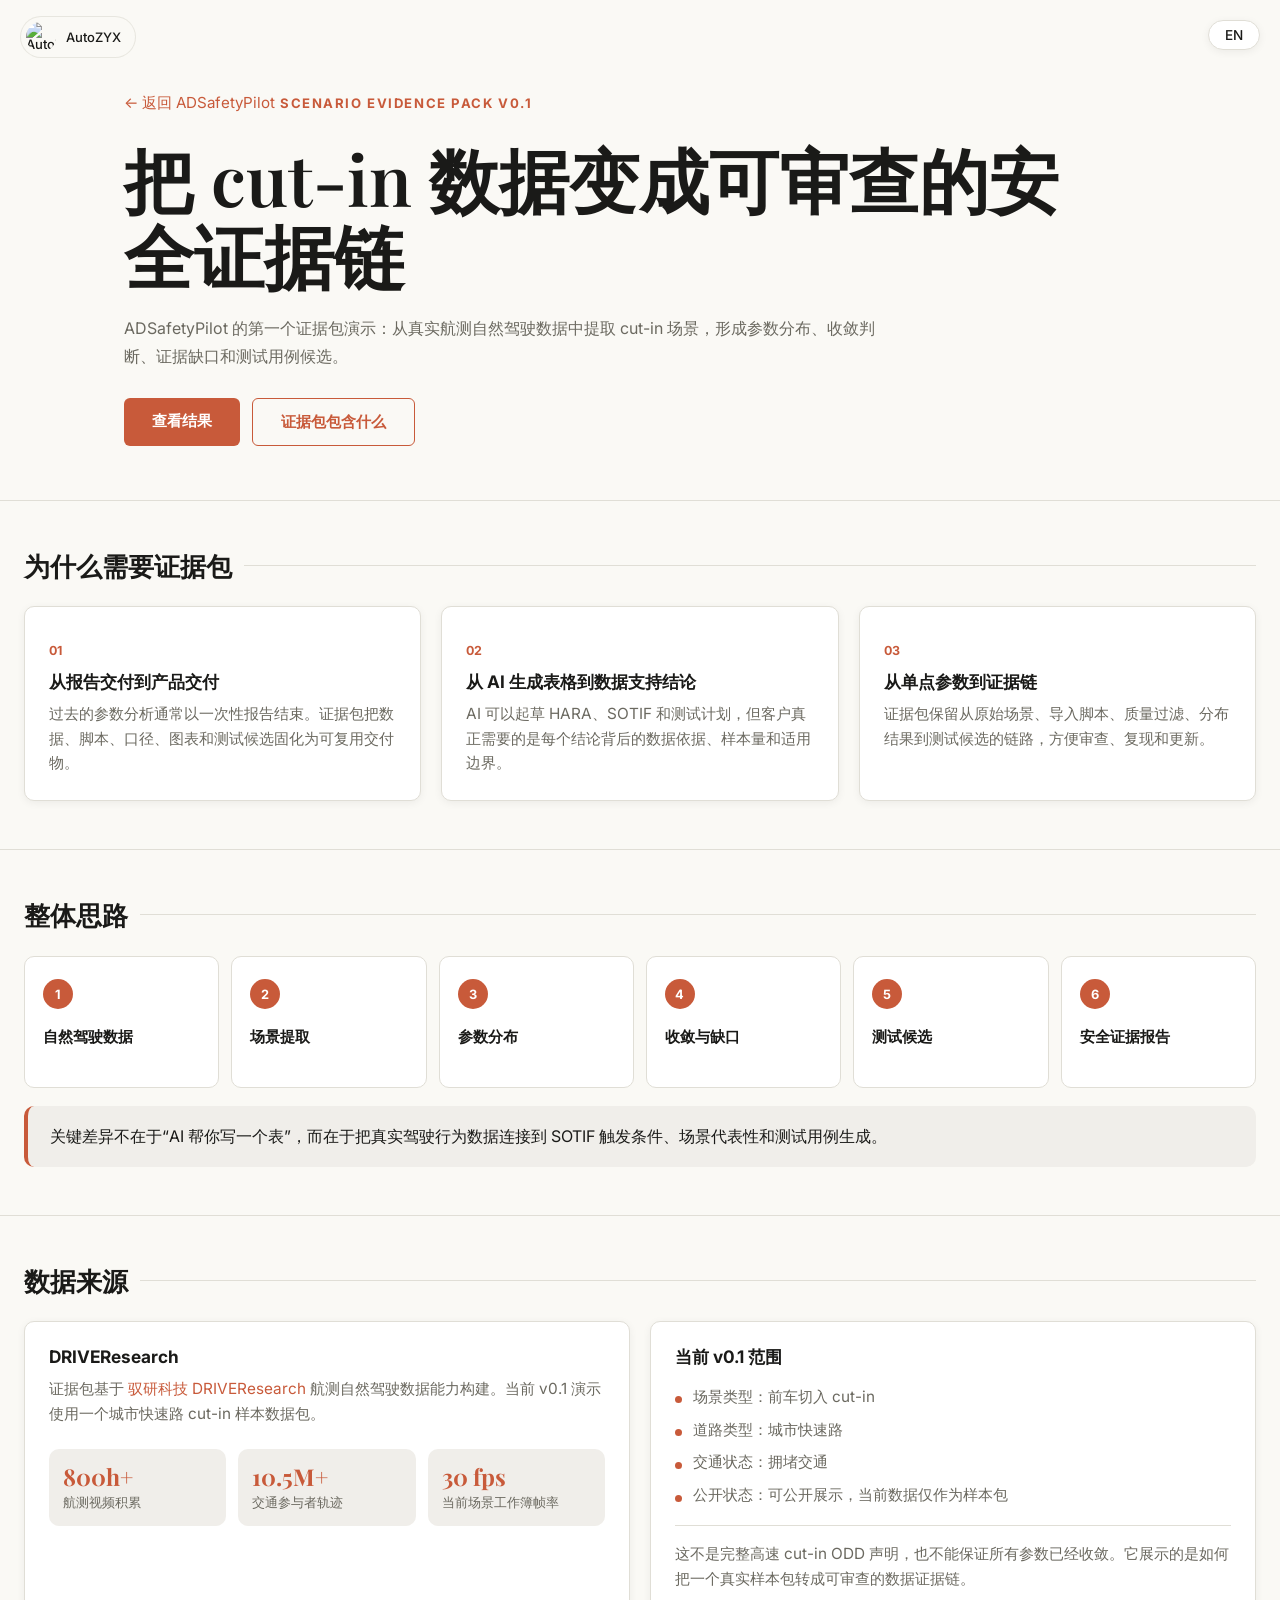
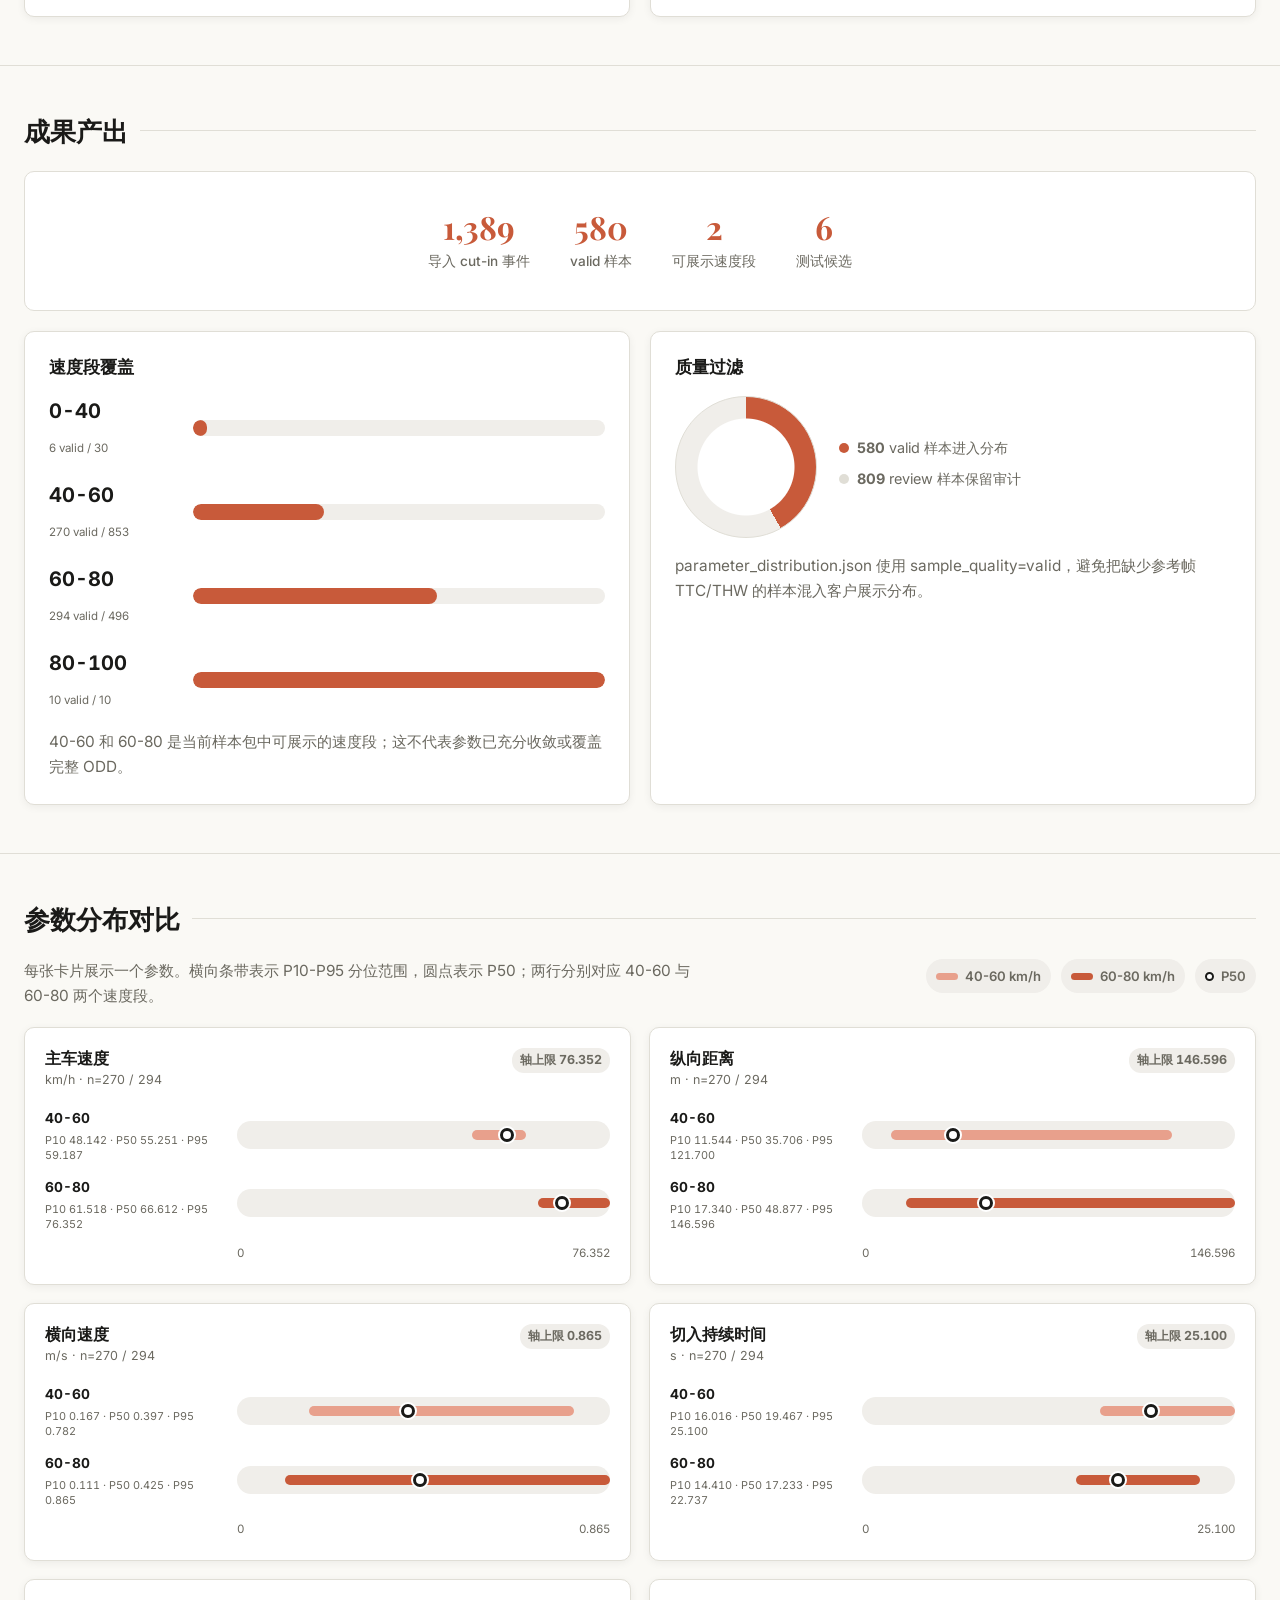
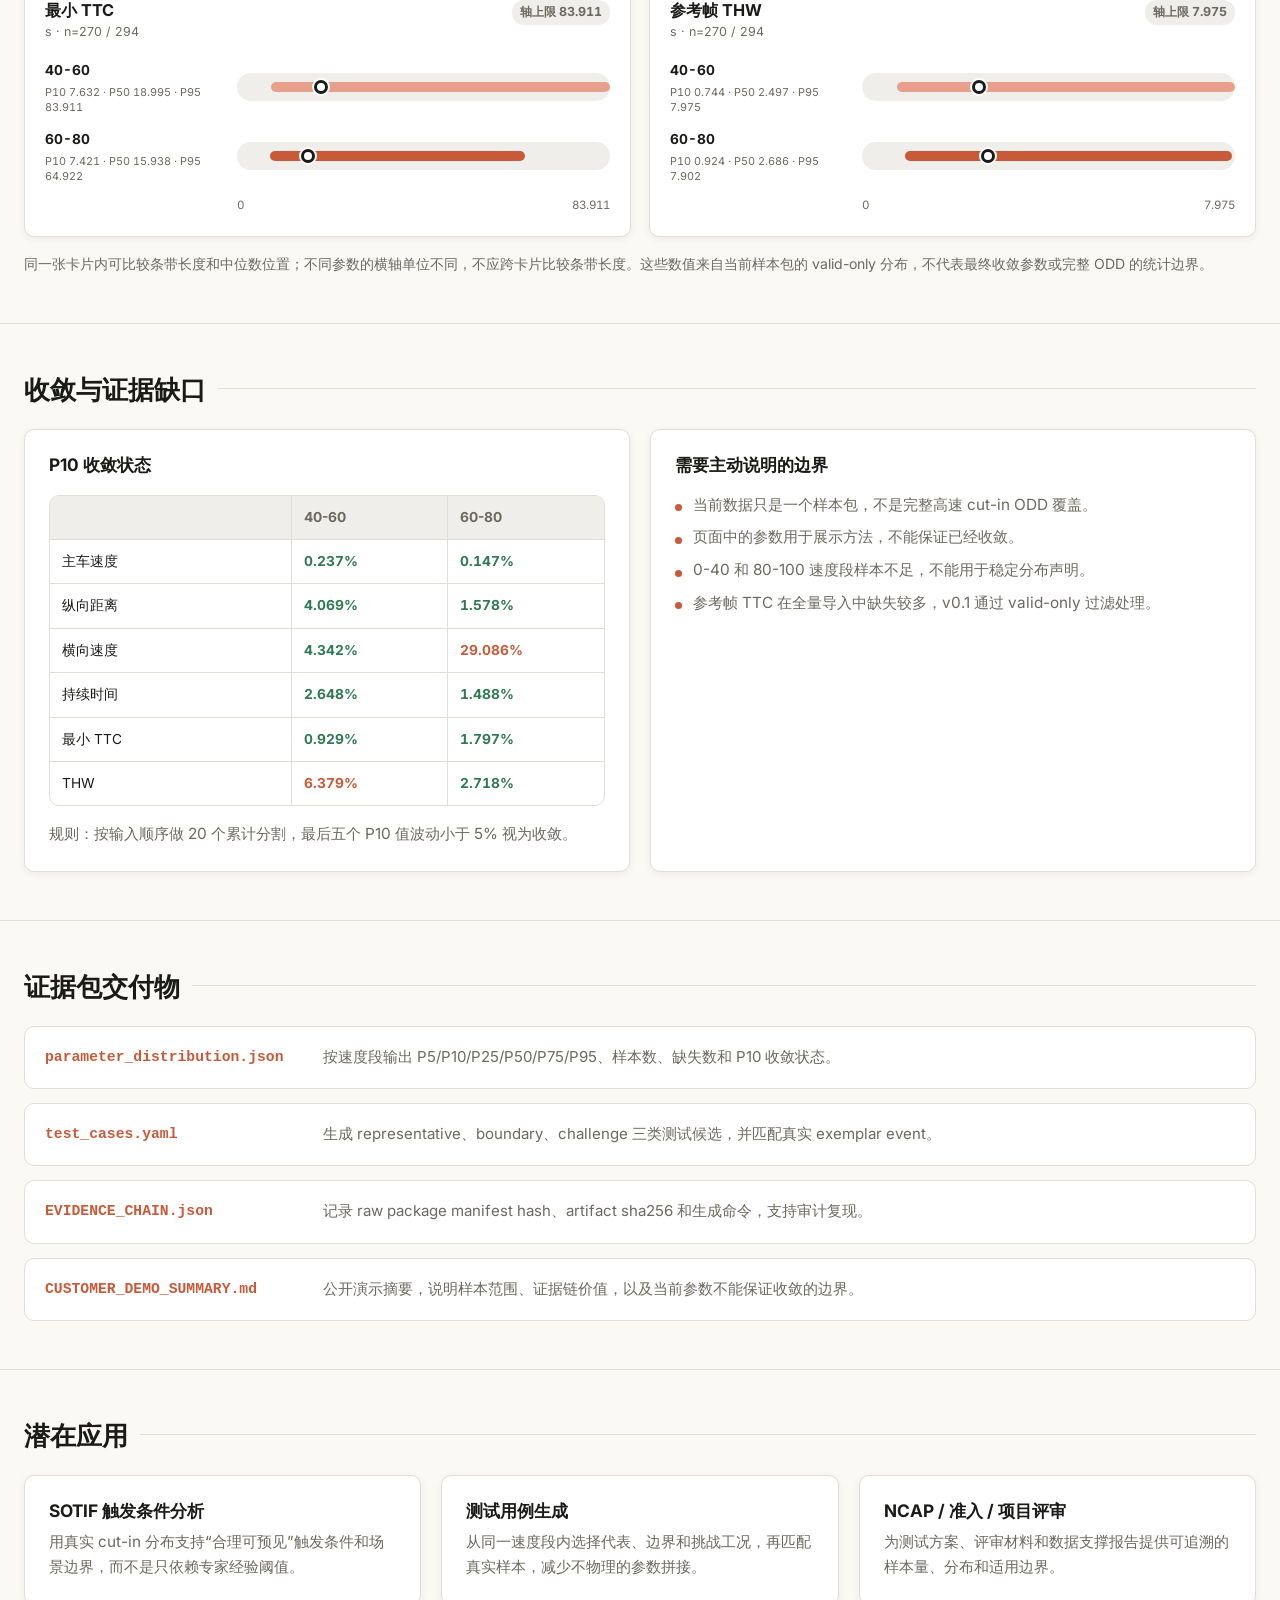
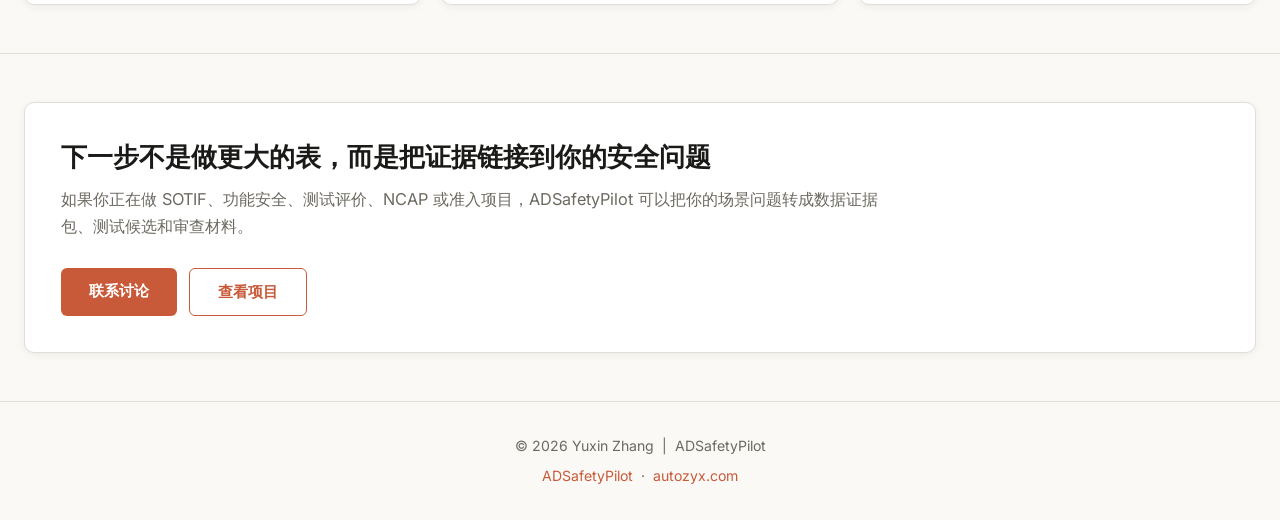
==== commit f42c57bb: "Improve evidence parameter distribution charts" ====
--- a/docs/evidence/cut-in-v01.html
+++ b/docs/evidence/cut-in-v01.html
@@ -169,7 +169,7 @@
             <div class="bar-label"><span>80-100</span><small>10 valid / 10</small></div>
             <div class="bar-track"><span style="width:100%"></span></div>
           </div>
-          <p class="chart-caption"><span class="cn">`40-60` 和 `60-80` 是当前样本包中可展示的速度段；这不代表参数已充分收敛或覆盖完整 ODD。</span><span class="en">`40-60` and `60-80` are usable demonstration bins in this sample package; this does not mean the parameters are fully converged or cover the full ODD.</span></p>
+          <p class="chart-caption"><span class="cn">40-60 和 60-80 是当前样本包中可展示的速度段；这不代表参数已充分收敛或覆盖完整 ODD。</span><span class="en">40-60 and 60-80 are usable demonstration bins in this sample package; this does not mean the parameters are fully converged or cover the full ODD.</span></p>
         </div>
 
         <div class="chart-card">
@@ -181,47 +181,179 @@
               <p><span class="legend-dot review"></span><strong>809</strong> <span class="cn">review 样本保留审计</span><span class="en">review rows retained</span></p>
             </div>
           </div>
-          <p class="chart-caption"><span class="cn">`parameter_distribution.json` 使用 `sample_quality=valid`，避免把缺少参考帧 TTC/THW 的样本混入客户展示分布。</span><span class="en">`parameter_distribution.json` uses `sample_quality=valid`, keeping review rows out of customer-facing distributions.</span></p>
-        </div>
-      </div>
-    </div>
-  </section>
-
-  <section>
-    <div class="container">
-      <h2 class="section-title">
-        <span class="cn">参数分布</span>
-        <span class="en">Parameter Distributions</span>
-      </h2>
-      <div class="table-wrap">
-        <table class="skill-table evidence-table">
-          <thead>
-            <tr>
-              <th><span class="cn">指标</span><span class="en">Metric</span></th>
-              <th><span class="cn">单位</span><span class="en">Unit</span></th>
-              <th>Speed bin</th>
-              <th>P10</th>
-              <th>P50</th>
-              <th>P95</th>
-            </tr>
-          </thead>
-          <tbody>
-            <tr><td><span class="cn">主车速度</span><span class="en">Ego speed</span></td><td>km/h</td><td>40-60</td><td>48.142</td><td>55.251</td><td>59.187</td></tr>
-            <tr><td><span class="cn">主车速度</span><span class="en">Ego speed</span></td><td>km/h</td><td>60-80</td><td>61.518</td><td>66.612</td><td>76.352</td></tr>
-            <tr><td><span class="cn">纵向距离</span><span class="en">Longitudinal gap</span></td><td>m</td><td>40-60</td><td>11.544</td><td>35.706</td><td>121.700</td></tr>
-            <tr><td><span class="cn">纵向距离</span><span class="en">Longitudinal gap</span></td><td>m</td><td>60-80</td><td>17.340</td><td>48.877</td><td>146.596</td></tr>
-            <tr><td><span class="cn">横向速度</span><span class="en">Lateral speed</span></td><td>m/s</td><td>40-60</td><td>0.167</td><td>0.397</td><td>0.782</td></tr>
-            <tr><td><span class="cn">横向速度</span><span class="en">Lateral speed</span></td><td>m/s</td><td>60-80</td><td>0.111</td><td>0.425</td><td>0.865</td></tr>
-            <tr><td><span class="cn">切入持续时间</span><span class="en">Cut-in duration</span></td><td>s</td><td>40-60</td><td>16.016</td><td>19.467</td><td>25.100</td></tr>
-            <tr><td><span class="cn">切入持续时间</span><span class="en">Cut-in duration</span></td><td>s</td><td>60-80</td><td>14.410</td><td>17.233</td><td>22.737</td></tr>
-            <tr><td><span class="cn">最小 TTC</span><span class="en">Minimum TTC</span></td><td>s</td><td>40-60</td><td>7.632</td><td>18.995</td><td>83.911</td></tr>
-            <tr><td><span class="cn">最小 TTC</span><span class="en">Minimum TTC</span></td><td>s</td><td>60-80</td><td>7.421</td><td>15.938</td><td>64.922</td></tr>
-            <tr><td><span class="cn">参考帧 THW</span><span class="en">Reference THW</span></td><td>s</td><td>40-60</td><td>0.744</td><td>2.497</td><td>7.975</td></tr>
-            <tr><td><span class="cn">参考帧 THW</span><span class="en">Reference THW</span></td><td>s</td><td>60-80</td><td>0.924</td><td>2.686</td><td>7.902</td></tr>
-          </tbody>
-        </table>
-      </div>
-      <p class="table-note"><span class="cn">这些数值来自当前样本包的 valid-only 分布，用于展示证据链方法。它们不是最终收敛参数，也不应被解释为完整 ODD 的统计边界。</span><span class="en">Values come from the valid-only distribution of the current sample package. They demonstrate the evidence-chain method and should not be interpreted as final converged parameters or full-ODD statistical boundaries.</span></p>
+          <p class="chart-caption"><span class="cn">parameter_distribution.json 使用 sample_quality=valid，避免把缺少参考帧 TTC/THW 的样本混入客户展示分布。</span><span class="en">parameter_distribution.json uses sample_quality=valid, keeping review rows out of customer-facing distributions.</span></p>
+        </div>
+      </div>
+    </div>
+  </section>
+
+  <section id="parameter-distribution">
+    <div class="container">
+      <h2 class="section-title">
+        <span class="cn">参数分布对比</span>
+        <span class="en">Parameter Distribution Comparison</span>
+      </h2>
+      <div class="distribution-intro">
+        <p><span class="cn">每张卡片展示一个参数。横向条带表示 P10-P95 分位范围，圆点表示 P50；两行分别对应 40-60 与 60-80 两个速度段。</span><span class="en">Each card shows one parameter. The horizontal band marks the P10-P95 percentile range, and the dot marks P50; the two rows compare the 40-60 and 60-80 speed bins.</span></p>
+        <div class="distribution-legend" aria-label="Distribution chart legend">
+          <span><i class="legend-line bin-low"></i>40-60 km/h</span>
+          <span><i class="legend-line bin-high"></i>60-80 km/h</span>
+          <span><i class="legend-dot-mini"></i>P50</span>
+        </div>
+      </div>
+
+      <div class="distribution-grid">
+        <article class="distribution-card">
+          <header class="distribution-card-head">
+            <div>
+              <h3><span class="cn">主车速度</span><span class="en">Ego speed</span></h3>
+              <p>km/h · n=270 / 294</p>
+            </div>
+            <strong><span class="cn">轴上限</span><span class="en">max</span> 76.352</strong>
+          </header>
+          <div class="distribution-row">
+            <div class="distribution-label"><strong>40-60</strong><span>P10 48.142 · P50 55.251 · P95 59.187</span></div>
+            <div class="distribution-plot" aria-label="40-60 ego speed distribution">
+              <span class="distribution-range bin-low" style="left:63.1%;width:14.5%"></span>
+              <span class="distribution-median" style="left:72.4%"></span>
+            </div>
+          </div>
+          <div class="distribution-row">
+            <div class="distribution-label"><strong>60-80</strong><span>P10 61.518 · P50 66.612 · P95 76.352</span></div>
+            <div class="distribution-plot" aria-label="60-80 ego speed distribution">
+              <span class="distribution-range bin-high" style="left:80.6%;width:19.4%"></span>
+              <span class="distribution-median" style="left:87.2%"></span>
+            </div>
+          </div>
+          <div class="distribution-axis"><span>0</span><span>76.352</span></div>
+        </article>
+
+        <article class="distribution-card">
+          <header class="distribution-card-head">
+            <div>
+              <h3><span class="cn">纵向距离</span><span class="en">Longitudinal gap</span></h3>
+              <p>m · n=270 / 294</p>
+            </div>
+            <strong><span class="cn">轴上限</span><span class="en">max</span> 146.596</strong>
+          </header>
+          <div class="distribution-row">
+            <div class="distribution-label"><strong>40-60</strong><span>P10 11.544 · P50 35.706 · P95 121.700</span></div>
+            <div class="distribution-plot" aria-label="40-60 longitudinal gap distribution">
+              <span class="distribution-range bin-low" style="left:7.9%;width:75.1%"></span>
+              <span class="distribution-median" style="left:24.4%"></span>
+            </div>
+          </div>
+          <div class="distribution-row">
+            <div class="distribution-label"><strong>60-80</strong><span>P10 17.340 · P50 48.877 · P95 146.596</span></div>
+            <div class="distribution-plot" aria-label="60-80 longitudinal gap distribution">
+              <span class="distribution-range bin-high" style="left:11.8%;width:88.2%"></span>
+              <span class="distribution-median" style="left:33.3%"></span>
+            </div>
+          </div>
+          <div class="distribution-axis"><span>0</span><span>146.596</span></div>
+        </article>
+
+        <article class="distribution-card">
+          <header class="distribution-card-head">
+            <div>
+              <h3><span class="cn">横向速度</span><span class="en">Lateral speed</span></h3>
+              <p>m/s · n=270 / 294</p>
+            </div>
+            <strong><span class="cn">轴上限</span><span class="en">max</span> 0.865</strong>
+          </header>
+          <div class="distribution-row">
+            <div class="distribution-label"><strong>40-60</strong><span>P10 0.167 · P50 0.397 · P95 0.782</span></div>
+            <div class="distribution-plot" aria-label="40-60 lateral speed distribution">
+              <span class="distribution-range bin-low" style="left:19.3%;width:71.1%"></span>
+              <span class="distribution-median" style="left:45.9%"></span>
+            </div>
+          </div>
+          <div class="distribution-row">
+            <div class="distribution-label"><strong>60-80</strong><span>P10 0.111 · P50 0.425 · P95 0.865</span></div>
+            <div class="distribution-plot" aria-label="60-80 lateral speed distribution">
+              <span class="distribution-range bin-high" style="left:12.8%;width:87.2%"></span>
+              <span class="distribution-median" style="left:49.1%"></span>
+            </div>
+          </div>
+          <div class="distribution-axis"><span>0</span><span>0.865</span></div>
+        </article>
+
+        <article class="distribution-card">
+          <header class="distribution-card-head">
+            <div>
+              <h3><span class="cn">切入持续时间</span><span class="en">Cut-in duration</span></h3>
+              <p>s · n=270 / 294</p>
+            </div>
+            <strong><span class="cn">轴上限</span><span class="en">max</span> 25.100</strong>
+          </header>
+          <div class="distribution-row">
+            <div class="distribution-label"><strong>40-60</strong><span>P10 16.016 · P50 19.467 · P95 25.100</span></div>
+            <div class="distribution-plot" aria-label="40-60 cut-in duration distribution">
+              <span class="distribution-range bin-low" style="left:63.8%;width:36.2%"></span>
+              <span class="distribution-median" style="left:77.6%"></span>
+            </div>
+          </div>
+          <div class="distribution-row">
+            <div class="distribution-label"><strong>60-80</strong><span>P10 14.410 · P50 17.233 · P95 22.737</span></div>
+            <div class="distribution-plot" aria-label="60-80 cut-in duration distribution">
+              <span class="distribution-range bin-high" style="left:57.4%;width:33.2%"></span>
+              <span class="distribution-median" style="left:68.7%"></span>
+            </div>
+          </div>
+          <div class="distribution-axis"><span>0</span><span>25.100</span></div>
+        </article>
+
+        <article class="distribution-card">
+          <header class="distribution-card-head">
+            <div>
+              <h3><span class="cn">最小 TTC</span><span class="en">Minimum TTC</span></h3>
+              <p>s · n=270 / 294</p>
+            </div>
+            <strong><span class="cn">轴上限</span><span class="en">max</span> 83.911</strong>
+          </header>
+          <div class="distribution-row">
+            <div class="distribution-label"><strong>40-60</strong><span>P10 7.632 · P50 18.995 · P95 83.911</span></div>
+            <div class="distribution-plot" aria-label="40-60 minimum TTC distribution">
+              <span class="distribution-range bin-low" style="left:9.1%;width:90.9%"></span>
+              <span class="distribution-median" style="left:22.6%"></span>
+            </div>
+          </div>
+          <div class="distribution-row">
+            <div class="distribution-label"><strong>60-80</strong><span>P10 7.421 · P50 15.938 · P95 64.922</span></div>
+            <div class="distribution-plot" aria-label="60-80 minimum TTC distribution">
+              <span class="distribution-range bin-high" style="left:8.8%;width:68.5%"></span>
+              <span class="distribution-median" style="left:19.0%"></span>
+            </div>
+          </div>
+          <div class="distribution-axis"><span>0</span><span>83.911</span></div>
+        </article>
+
+        <article class="distribution-card">
+          <header class="distribution-card-head">
+            <div>
+              <h3><span class="cn">参考帧 THW</span><span class="en">Reference THW</span></h3>
+              <p>s · n=270 / 294</p>
+            </div>
+            <strong><span class="cn">轴上限</span><span class="en">max</span> 7.975</strong>
+          </header>
+          <div class="distribution-row">
+            <div class="distribution-label"><strong>40-60</strong><span>P10 0.744 · P50 2.497 · P95 7.975</span></div>
+            <div class="distribution-plot" aria-label="40-60 reference THW distribution">
+              <span class="distribution-range bin-low" style="left:9.3%;width:90.7%"></span>
+              <span class="distribution-median" style="left:31.3%"></span>
+            </div>
+          </div>
+          <div class="distribution-row">
+            <div class="distribution-label"><strong>60-80</strong><span>P10 0.924 · P50 2.686 · P95 7.902</span></div>
+            <div class="distribution-plot" aria-label="60-80 reference THW distribution">
+              <span class="distribution-range bin-high" style="left:11.6%;width:87.5%"></span>
+              <span class="distribution-median" style="left:33.7%"></span>
+            </div>
+          </div>
+          <div class="distribution-axis"><span>0</span><span>7.975</span></div>
+        </article>
+      </div>
+      <p class="table-note"><span class="cn">同一张卡片内可比较条带长度和中位数位置；不同参数的横轴单位不同，不应跨卡片比较条带长度。这些数值来自当前样本包的 valid-only 分布，不代表最终收敛参数或完整 ODD 的统计边界。</span><span class="en">Compare band length and median position within the same card; axes differ by parameter, so band lengths should not be compared across cards. Values come from the valid-only distribution of the current sample package and are not final converged parameters or full-ODD statistical boundaries.</span></p>
     </div>
   </section>
 
@@ -250,7 +382,7 @@
           <ul class="gap-list">
             <li><span class="cn">当前数据只是一个样本包，不是完整高速 cut-in ODD 覆盖。</span><span class="en">The current data is one sample package, not full highway cut-in ODD coverage.</span></li>
             <li><span class="cn">页面中的参数用于展示方法，不能保证已经收敛。</span><span class="en">The parameters shown here demonstrate the method and are not guaranteed to be converged.</span></li>
-            <li><span class="cn">`0-40` 和 `80-100` 速度段样本不足，不能用于稳定分布声明。</span><span class="en">`0-40` and `80-100` bins have insufficient samples for stable distribution claims.</span></li>
+            <li><span class="cn">0-40 和 80-100 速度段样本不足，不能用于稳定分布声明。</span><span class="en">0-40 and 80-100 bins have insufficient samples for stable distribution claims.</span></li>
             <li><span class="cn">参考帧 TTC 在全量导入中缺失较多，v0.1 通过 valid-only 过滤处理。</span><span class="en">Reference-frame TTC has substantial missingness in the full import; v0.1 handles it through valid-only filtering.</span></li>
           </ul>
         </div>
--- a/docs/assets/style.css
+++ b/docs/assets/style.css
@@ -1135,6 +1135,181 @@
   white-space: nowrap;
 }
 
+.distribution-intro {
+  display: flex;
+  align-items: flex-start;
+  justify-content: space-between;
+  gap: 18px;
+  margin-bottom: 18px;
+}
+
+.distribution-intro p {
+  max-width: 690px;
+  color: var(--muted);
+  font-size: 0.96rem;
+  line-height: 1.62;
+}
+
+.distribution-legend {
+  display: flex;
+  flex-wrap: wrap;
+  justify-content: flex-end;
+  gap: 10px;
+  color: var(--muted);
+  font-size: 0.82rem;
+  font-weight: 600;
+}
+
+.distribution-legend span {
+  display: inline-flex;
+  align-items: center;
+  gap: 7px;
+  padding: 6px 10px;
+  background: var(--badge-bg);
+  border-radius: 18px;
+  white-space: nowrap;
+}
+
+.legend-line {
+  display: inline-block;
+  width: 22px;
+  height: 7px;
+  border-radius: 10px;
+}
+
+.legend-line.bin-low {
+  background: var(--accent-light);
+}
+
+.legend-line.bin-high {
+  background: var(--accent);
+}
+
+.legend-dot-mini {
+  display: inline-block;
+  width: 9px;
+  height: 9px;
+  border: 2px solid var(--text);
+  border-radius: 50%;
+  background: var(--card-bg);
+}
+
+.distribution-grid {
+  display: grid;
+  grid-template-columns: repeat(2, minmax(0, 1fr));
+  gap: 18px;
+}
+
+.distribution-card {
+  background: var(--card-bg);
+  border: 1px solid var(--border);
+  border-radius: var(--radius);
+  box-shadow: var(--card-shadow);
+  padding: 20px;
+}
+
+.distribution-card-head {
+  display: flex;
+  align-items: flex-start;
+  justify-content: space-between;
+  gap: 16px;
+  margin-bottom: 18px;
+}
+
+.distribution-card-head h3 {
+  font-family: 'Inter', sans-serif;
+  font-size: 1.02rem;
+  font-weight: 700;
+  line-height: 1.3;
+  margin-bottom: 3px;
+}
+
+.distribution-card-head p,
+.distribution-card-head strong {
+  color: var(--muted);
+  font-size: 0.78rem;
+  line-height: 1.35;
+}
+
+.distribution-card-head strong {
+  flex: 0 0 auto;
+  padding: 4px 8px;
+  background: var(--badge-bg);
+  border-radius: 12px;
+  font-variant-numeric: tabular-nums;
+}
+
+.distribution-row {
+  display: grid;
+  grid-template-columns: 178px minmax(120px, 1fr);
+  align-items: center;
+  gap: 14px;
+  margin: 13px 0;
+}
+
+.distribution-label strong {
+  display: block;
+  color: var(--text);
+  font-size: 0.86rem;
+  font-variant-numeric: tabular-nums;
+}
+
+.distribution-label span {
+  display: block;
+  color: var(--muted);
+  font-size: 0.68rem;
+  line-height: 1.35;
+  margin-top: 3px;
+  font-variant-numeric: tabular-nums;
+}
+
+.distribution-plot {
+  position: relative;
+  height: 28px;
+  background: var(--badge-bg);
+  border-radius: 16px;
+}
+
+.distribution-range,
+.distribution-median {
+  position: absolute;
+  top: 50%;
+  transform: translateY(-50%);
+}
+
+.distribution-range {
+  height: 10px;
+  min-width: 10px;
+  border-radius: 14px;
+}
+
+.distribution-range.bin-low {
+  background: var(--accent-light);
+}
+
+.distribution-range.bin-high {
+  background: var(--accent);
+}
+
+.distribution-median {
+  width: 14px;
+  height: 14px;
+  margin-left: -7px;
+  background: var(--card-bg);
+  border: 3px solid var(--text);
+  border-radius: 50%;
+  box-shadow: 0 0 0 2px var(--card-bg);
+}
+
+.distribution-axis {
+  display: flex;
+  justify-content: space-between;
+  margin-left: 192px;
+  color: var(--muted);
+  font-size: 0.72rem;
+  font-variant-numeric: tabular-nums;
+}
+
 .matrix {
   display: grid;
   grid-template-columns: 1.4fr 0.9fr 0.9fr;
@@ -1273,4 +1448,25 @@
   .matrix {
     grid-template-columns: 1fr 0.8fr 0.8fr;
   }
-}
+
+  .distribution-intro {
+    flex-direction: column;
+  }
+
+  .distribution-legend {
+    justify-content: flex-start;
+  }
+
+  .distribution-grid {
+    grid-template-columns: 1fr;
+  }
+
+  .distribution-row {
+    grid-template-columns: 1fr;
+    gap: 8px;
+  }
+
+  .distribution-axis {
+    margin-left: 0;
+  }
+}
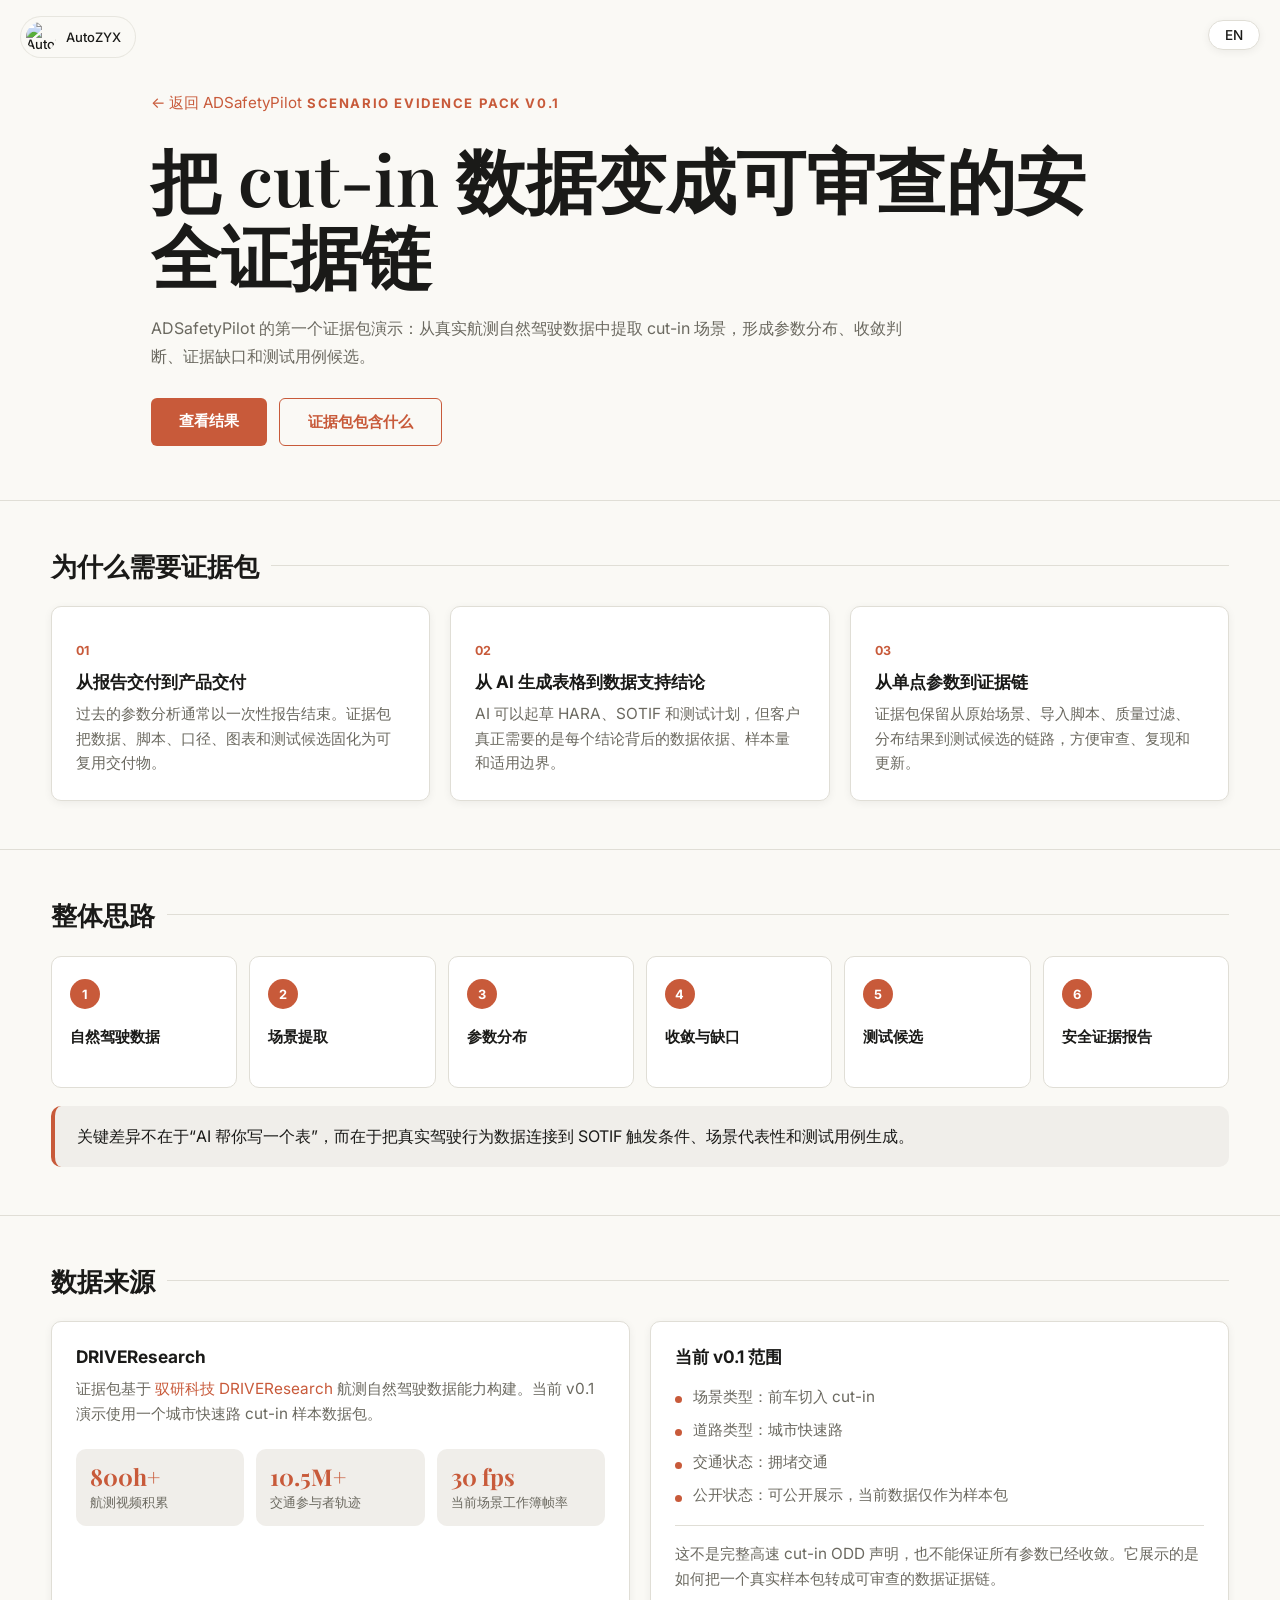
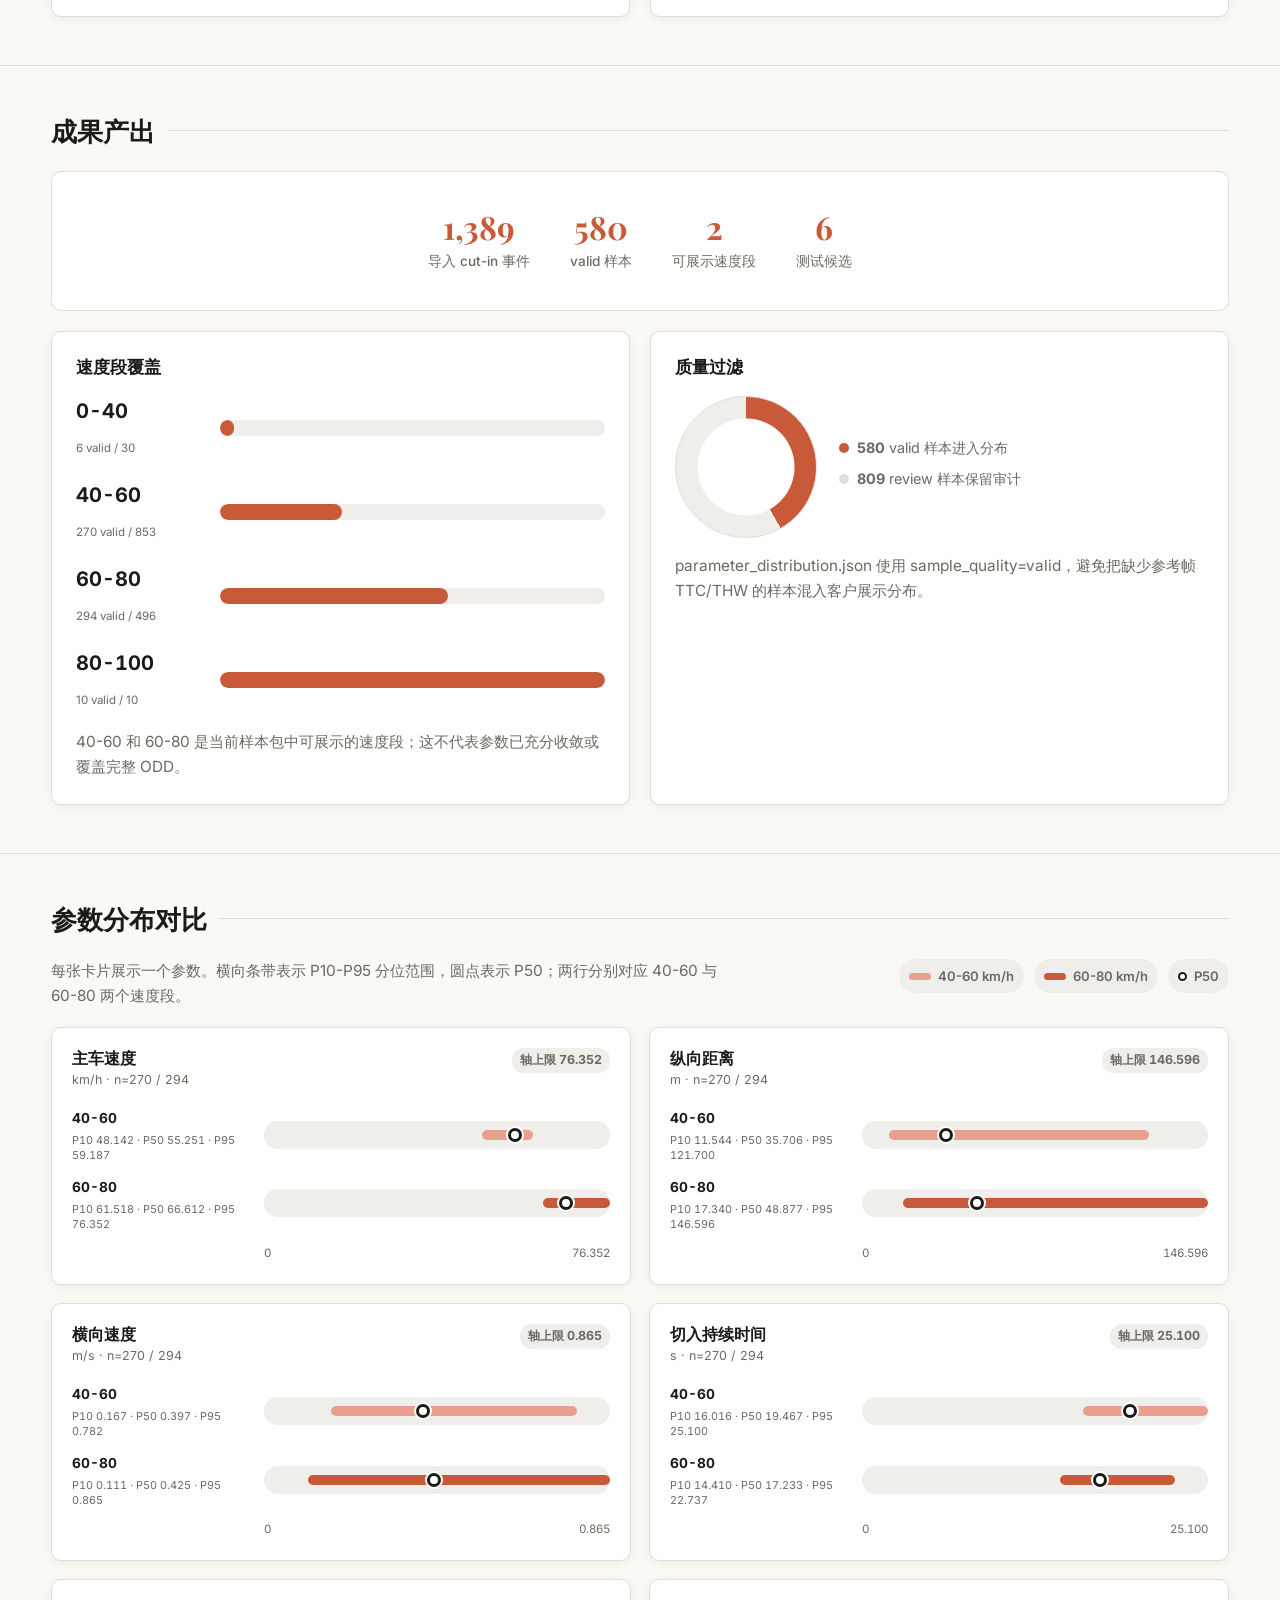
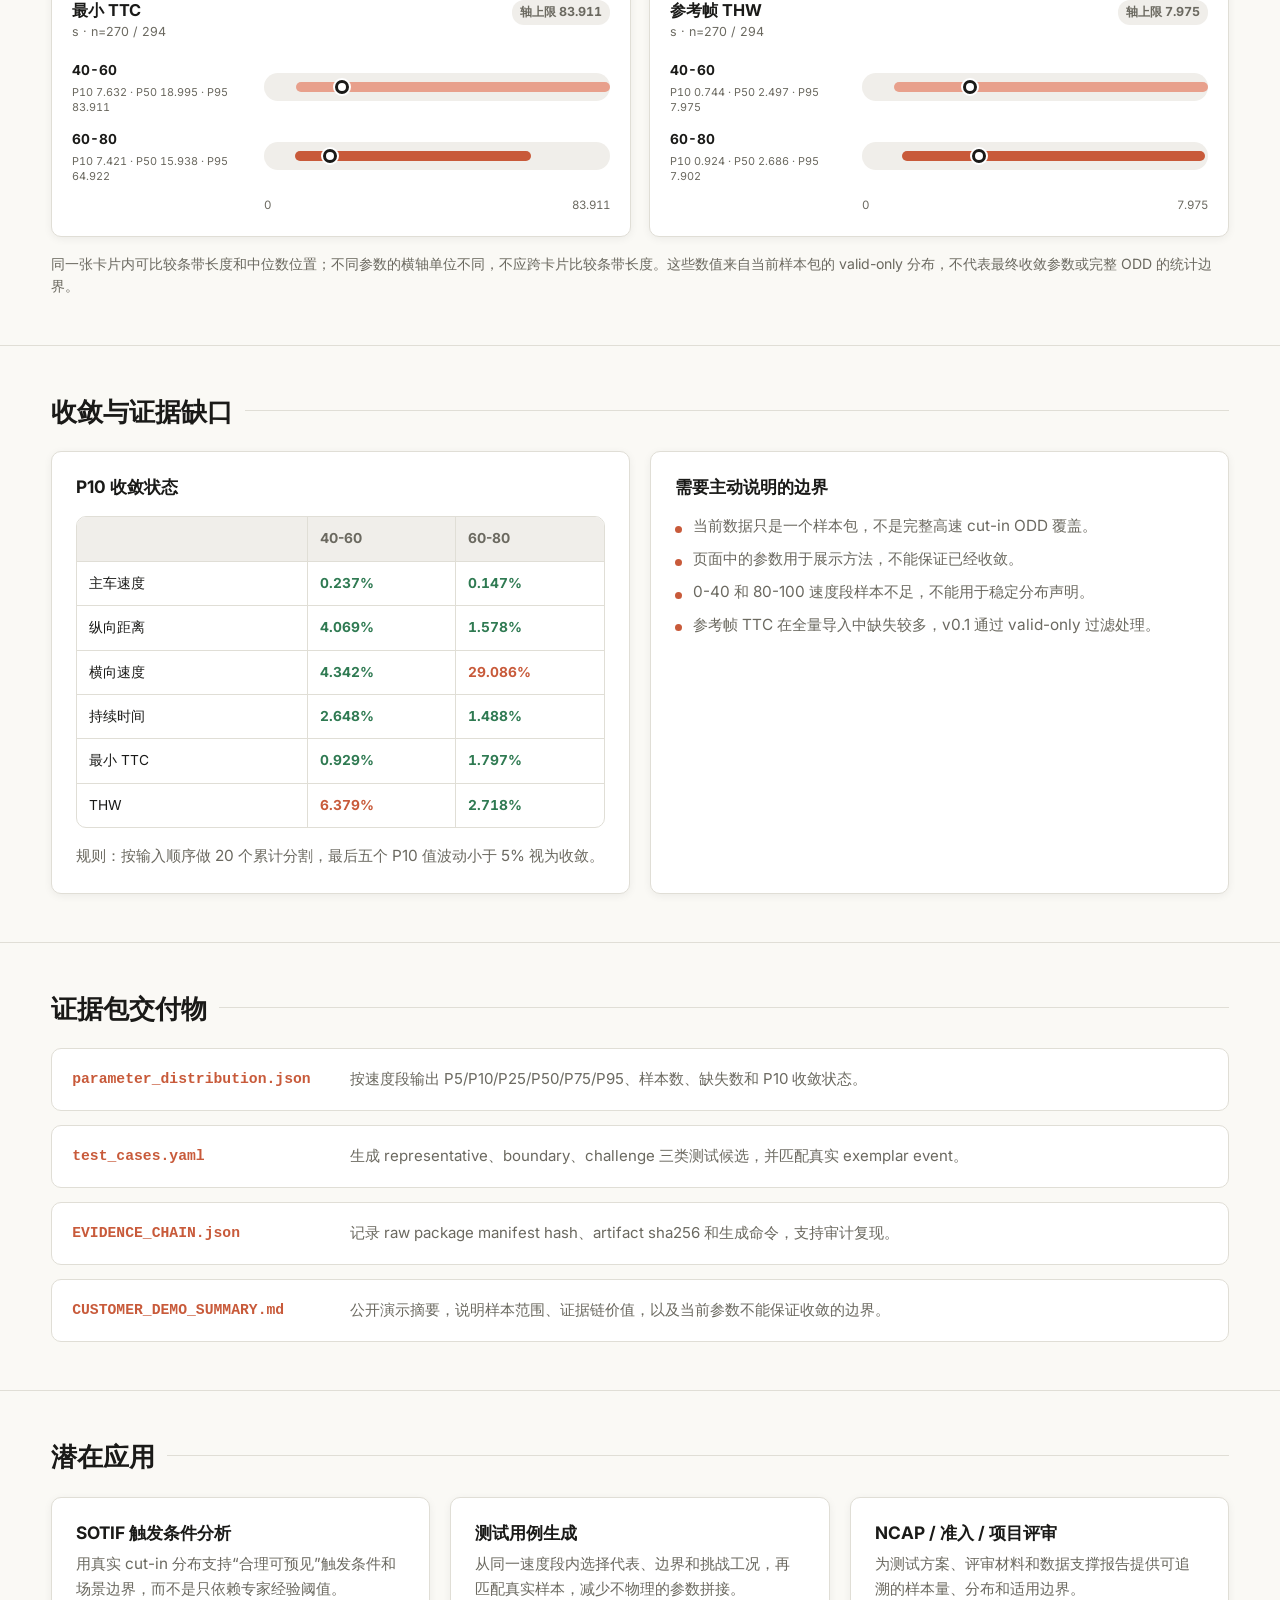
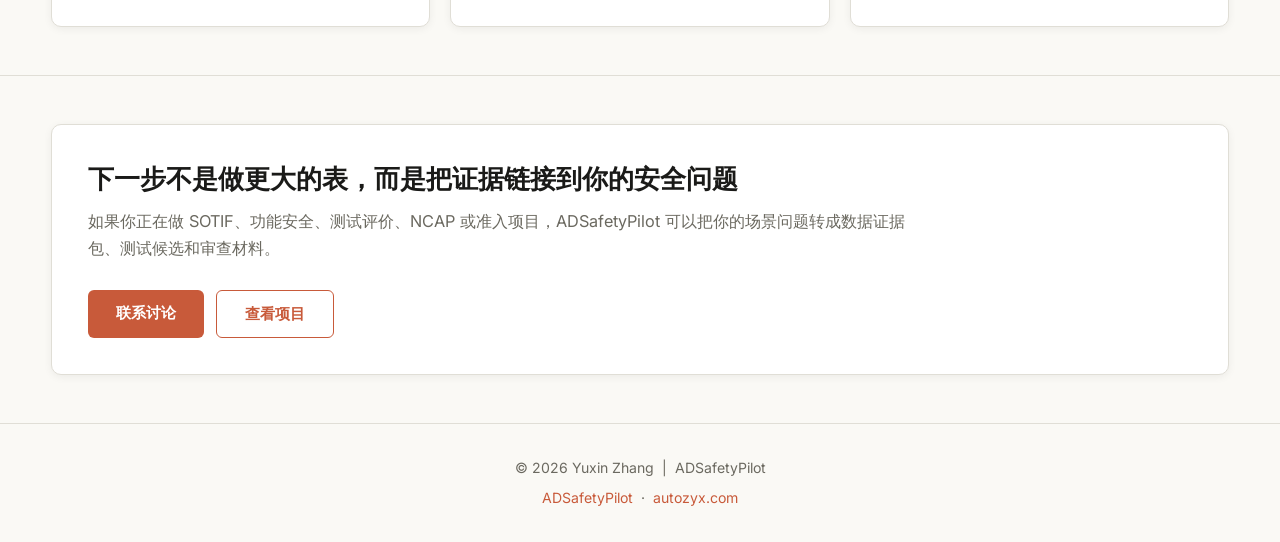
==== commit 38bff5b3: "Unify page width and auto-hide navigation" ====
--- a/docs/evidence/cut-in-v01.html
+++ b/docs/evidence/cut-in-v01.html
@@ -5,17 +5,23 @@
   <meta name="viewport" content="width=device-width, initial-scale=1.0">
   <link rel="icon" href="https://autozyx.com/assets/favicon.png" type="image/png">
   <title>Cut-in Evidence Pack v0.1 — ADSafetyPilot</title>
+    <meta property="og:title" content="Cut-in Evidence Pack v0.1 — ADSafetyPilot">
+    <meta property="og:description" content="A bilingual Scenario-to-Evidence demonstration for cut-in safety analysis, powered by DRIVEResearch naturalistic driving data.">
+    <meta property="og:image" content="https://adsafetypilot.autozyx.com/assets/research/commercial-vs-passenger-cutin-firstframe.jpg">
+    <meta property="og:type" content="website">
+    <meta property="og:url" content="https://adsafetypilot.autozyx.com/evidence/cut-in-v01.html">
+    <meta name="twitter:card" content="summary_large_image">
   <meta name="description" content="A bilingual Scenario-to-Evidence demonstration for cut-in safety analysis, powered by DRIVEResearch naturalistic driving data.">
-  <link rel="stylesheet" href="../assets/style.css">
+  <link rel="stylesheet" href="../assets/style.css?v=2">
 </head>
 <body>
 
-<a href="https://autozyx.com" class="autozyx-brand" title="返回 AutoZYX 主页">
+<a href="https://autozyx.com" class="autozyx-brand" data-auto-hide-nav title="返回 AutoZYX 主页">
   <img src="https://autozyx.com/assets/avatar.png" alt="AutoZYX">
   <span>AutoZYX</span>
 </a>
 
-<button class="lang-toggle" onclick="toggleLang()" aria-label="Toggle language">
+<button class="lang-toggle" data-auto-hide-nav onclick="toggleLang()" aria-label="Toggle language">
   <span class="cn">EN</span>
   <span class="en">中文</span>
 </button>
@@ -485,6 +491,7 @@
   localStorage.setItem(KEY, isEn ? 'en' : 'cn');
 }
 </script>
+<script src="../assets/auto-nav.js?v=1"></script>
 
 </body>
 </html>
--- a/docs/assets/style.css
+++ b/docs/assets/style.css
@@ -15,7 +15,8 @@
   --muted: #6b6960;
   --badge-bg: #f0eeea;
   --radius: 10px;
-  --max-width: 1320px;
+  --max-width: 1760px;
+  --page-gutter: clamp(20px, 4vw, 72px);
 }
 
 /* --- Reset & Base --- */
@@ -111,19 +112,25 @@
   color: var(--text);
   cursor: pointer;
   box-shadow: var(--card-shadow);
-  transition: background 0.2s, box-shadow 0.2s;
+  transition: background 0.2s, box-shadow 0.2s, transform 0.2s ease, opacity 0.2s ease;
 }
 
 .lang-toggle:hover {
   background: var(--badge-bg);
   box-shadow: 0 2px 12px rgba(0, 0, 0, 0.1);
+}
+.lang-toggle.nav-hidden {
+  opacity: 0;
+  pointer-events: none;
+  transform: translateY(-100%);
 }
 
 /* --- Layout --- */
 .container {
   max-width: var(--max-width);
   margin: 0 auto;
-  padding: 0 24px;
+  padding: 0 var(--page-gutter);
+  width: 100%;
 }
 
 section {
@@ -753,7 +760,7 @@
   }
 
   .container {
-    padding: 0 16px;
+    padding: 0 20px;
   }
 
   section {
@@ -810,10 +817,18 @@
 }
 
 /* AutoZYX brand strip — 跨站统一 */
-.autozyx-brand{position:fixed;top:16px;left:20px;display:flex;align-items:center;gap:10px;padding:5px 14px 5px 5px;background:rgba(250,249,245,0.92);backdrop-filter:blur(10px);-webkit-backdrop-filter:blur(10px);border:1px solid rgba(224,222,214,0.7);border-radius:28px;text-decoration:none;color:var(--text,#1a1a18);font:500 13px/1 'Inter',-apple-system,sans-serif;z-index:100;transition:border-color .15s,transform .15s}
+.autozyx-brand{position:fixed;top:16px;left:20px;display:flex;align-items:center;gap:10px;padding:5px 14px 5px 5px;background:rgba(250,249,245,0.92);backdrop-filter:blur(10px);-webkit-backdrop-filter:blur(10px);border:1px solid rgba(224,222,214,0.7);border-radius:28px;text-decoration:none;color:var(--text,#1a1a18);font:500 13px/1 'Inter',-apple-system,sans-serif;z-index:100;transition:border-color .15s,transform .2s ease,opacity .2s ease}
 .autozyx-brand:hover{border-color:#8a8a80;text-decoration:none;transform:translateY(-1px)}
 .autozyx-brand img{width:30px;height:30px;border-radius:50%;object-fit:cover;display:block}
+.autozyx-brand.nav-hidden{opacity:0;pointer-events:none;transform:translateY(-100%)}
 @media (max-width:768px){.autozyx-brand{left:14px}.autozyx-brand span{display:none}}
+
+@media (prefers-reduced-motion: reduce) {
+  .lang-toggle,
+  .autozyx-brand {
+    transition: none;
+  }
+}
 
 /* --- Scenario Evidence Pack Page --- */
 .evidence-hero {
@@ -1470,3 +1485,267 @@
     margin-left: 0;
   }
 }
+
+/* --- Research Planning Page --- */
+.research-hero {
+  min-height: 78vh;
+  display: flex;
+  align-items: flex-end;
+  padding: 96px 0 72px;
+  color: #fff;
+  background:
+    linear-gradient(90deg, rgba(15, 18, 20, 0.82), rgba(15, 18, 20, 0.42)),
+    var(--research-hero-image) center / cover no-repeat;
+  border-bottom: 1px solid var(--border);
+}
+
+.research-hero-inner {
+  max-width: 1080px;
+}
+
+.research-nav-back {
+  color: #fff;
+  opacity: 0.9;
+}
+
+.research-hero h1 {
+  max-width: 980px;
+  color: #fff;
+  font-size: clamp(2.4rem, 5.2vw, 5.4rem);
+  line-height: 1.08;
+  margin: 16px 0 22px;
+  overflow-wrap: anywhere;
+}
+
+.research-hero-lead {
+  max-width: 790px;
+  color: rgba(255, 255, 255, 0.88);
+  font-size: clamp(1rem, 1.25vw, 1.22rem);
+  line-height: 1.76;
+}
+
+.research-thesis {
+  max-width: 1060px;
+  padding: 28px 32px;
+  margin-bottom: 22px;
+  border-left: 5px solid var(--accent);
+  background: #fff;
+  border-radius: var(--radius);
+  box-shadow: var(--card-shadow);
+}
+
+.research-thesis p {
+  color: var(--text);
+  font-size: clamp(1.12rem, 1.6vw, 1.45rem);
+  line-height: 1.7;
+}
+
+.research-kpi-row {
+  margin-top: 22px;
+}
+
+.research-split,
+.research-reference-grid {
+  display: grid;
+  grid-template-columns: minmax(0, 1.35fr) minmax(280px, 0.65fr);
+  gap: 24px;
+  align-items: start;
+}
+
+.research-copy {
+  margin-bottom: 18px;
+  color: var(--muted);
+  line-height: 1.8;
+}
+
+.research-side-note {
+  padding: 24px;
+  border: 1px solid var(--border);
+  border-left: 5px solid #2f7a73;
+  border-radius: var(--radius);
+  background: #f6fbf9;
+  box-shadow: var(--card-shadow);
+}
+
+.research-side-note h3 {
+  font-family: 'Inter', sans-serif;
+  font-size: 1.05rem;
+  font-weight: 700;
+}
+
+.research-side-note p {
+  color: #31534f;
+  font-size: 0.96rem;
+  line-height: 1.68;
+}
+
+.research-wide-note,
+.research-panel-margin,
+.research-cluster-table {
+  margin-top: 22px;
+}
+
+.research-question-list {
+  display: grid;
+  gap: 16px;
+}
+
+.research-question {
+  display: grid;
+  grid-template-columns: 76px minmax(0, 0.7fr) minmax(0, 1.3fr);
+  gap: 18px;
+  align-items: start;
+  padding: 20px 22px;
+  border: 1px solid var(--border);
+  border-radius: var(--radius);
+  background: var(--card-bg);
+  box-shadow: var(--card-shadow);
+}
+
+.research-question > span {
+  display: inline-flex;
+  align-items: center;
+  justify-content: center;
+  width: 54px;
+  height: 54px;
+  border-radius: 50%;
+  background: #2f7a73;
+  color: #fff;
+  font-size: 0.86rem;
+  font-weight: 800;
+  letter-spacing: 0.04em;
+}
+
+.research-hypothesis > span {
+  background: var(--accent);
+}
+
+.research-question h3 {
+  font-family: 'Inter', sans-serif;
+  font-size: 1.02rem;
+  font-weight: 800;
+  line-height: 1.42;
+}
+
+.research-question p {
+  color: var(--muted);
+  font-size: 0.95rem;
+  line-height: 1.62;
+}
+
+.research-warning {
+  margin-bottom: 22px;
+}
+
+.research-stats {
+  margin-top: 0;
+}
+
+.research-table td:first-child {
+  color: var(--text);
+  font-weight: 700;
+  white-space: nowrap;
+}
+
+.scenario-cluster {
+  position: relative;
+  display: grid;
+  grid-template-columns: repeat(7, minmax(94px, 1fr));
+  gap: 12px;
+  margin: 8px 0 28px;
+  padding: 24px;
+  border: 1px solid var(--border);
+  border-radius: var(--radius);
+  background:
+    linear-gradient(90deg, transparent 0 13%, rgba(47, 122, 115, 0.11) 13% 15%, transparent 15% 100%),
+    var(--card-bg);
+  box-shadow: var(--card-shadow);
+}
+
+.cluster-node {
+  min-height: 92px;
+  display: flex;
+  align-items: center;
+  justify-content: center;
+  text-align: center;
+  padding: 12px;
+  color: var(--text);
+  border: 1px solid var(--border);
+  border-radius: var(--radius);
+  background: var(--badge-bg);
+  font-size: 0.84rem;
+  font-weight: 800;
+  line-height: 1.35;
+}
+
+.cluster-ego {
+  color: #fff;
+  background: var(--accent);
+  border-color: var(--accent);
+}
+
+.cluster-target {
+  color: #fff;
+  background: #2f7a73;
+  border-color: #2f7a73;
+}
+
+.cluster-front,
+.cluster-road {
+  background: #edf5f3;
+}
+
+.research-flow {
+  margin-bottom: 22px;
+}
+
+.research-cta {
+  border-left: 5px solid #2f7a73;
+}
+
+.research-cta h2 {
+  font-size: clamp(1.5rem, 2.8vw, 2.5rem);
+}
+
+@media (max-width: 980px) {
+  .research-question,
+  .research-split,
+  .research-reference-grid {
+    grid-template-columns: 1fr;
+  }
+
+  .research-question > span {
+    width: 44px;
+    height: 44px;
+  }
+
+  .scenario-cluster {
+    grid-template-columns: repeat(2, minmax(0, 1fr));
+  }
+}
+
+@media (max-width: 768px) {
+  .research-hero {
+    min-height: 68vh;
+    padding: 82px 0 46px;
+  }
+
+  .research-hero h1 {
+    font-size: clamp(2rem, 10vw, 3rem);
+  }
+
+  .research-thesis {
+    padding: 22px;
+  }
+}
+
+@media (max-width: 480px) {
+  .scenario-cluster {
+    grid-template-columns: 1fr;
+    padding: 16px;
+  }
+
+  .research-question {
+    padding: 18px;
+  }
+}
